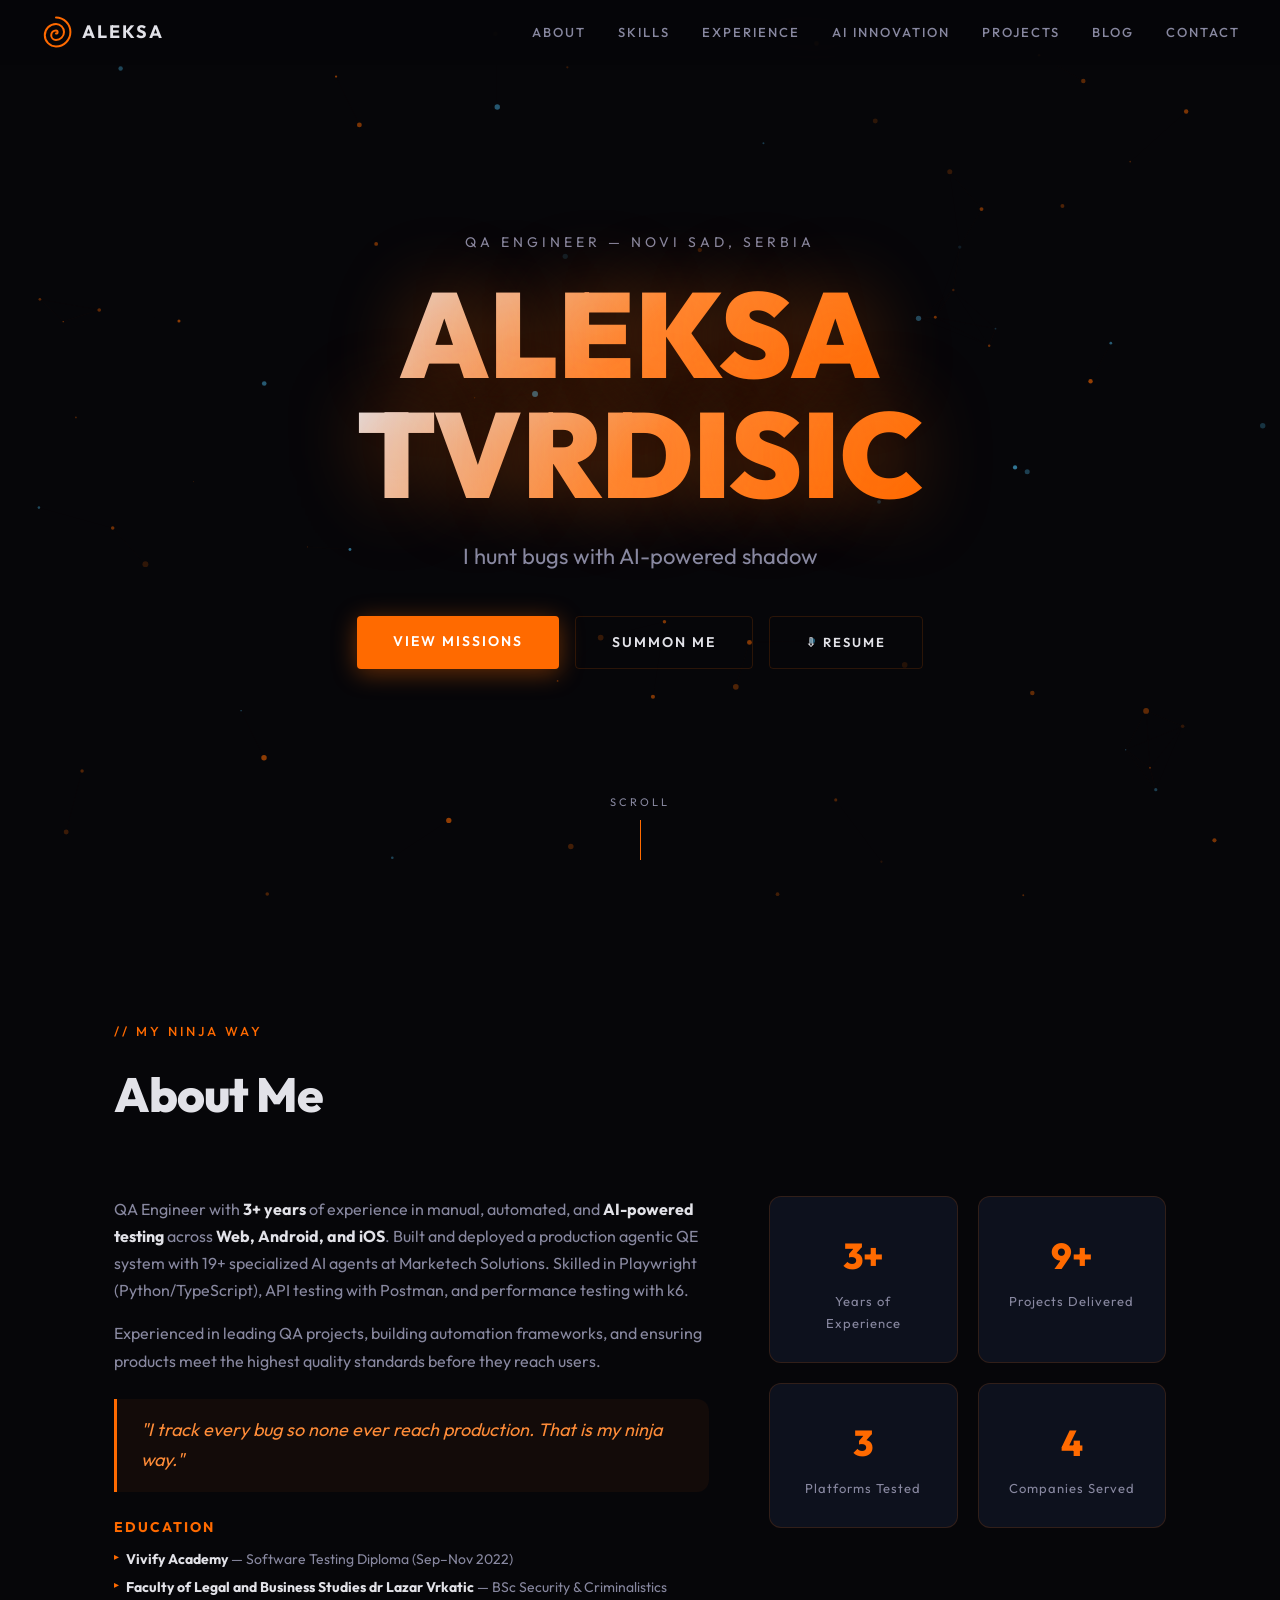
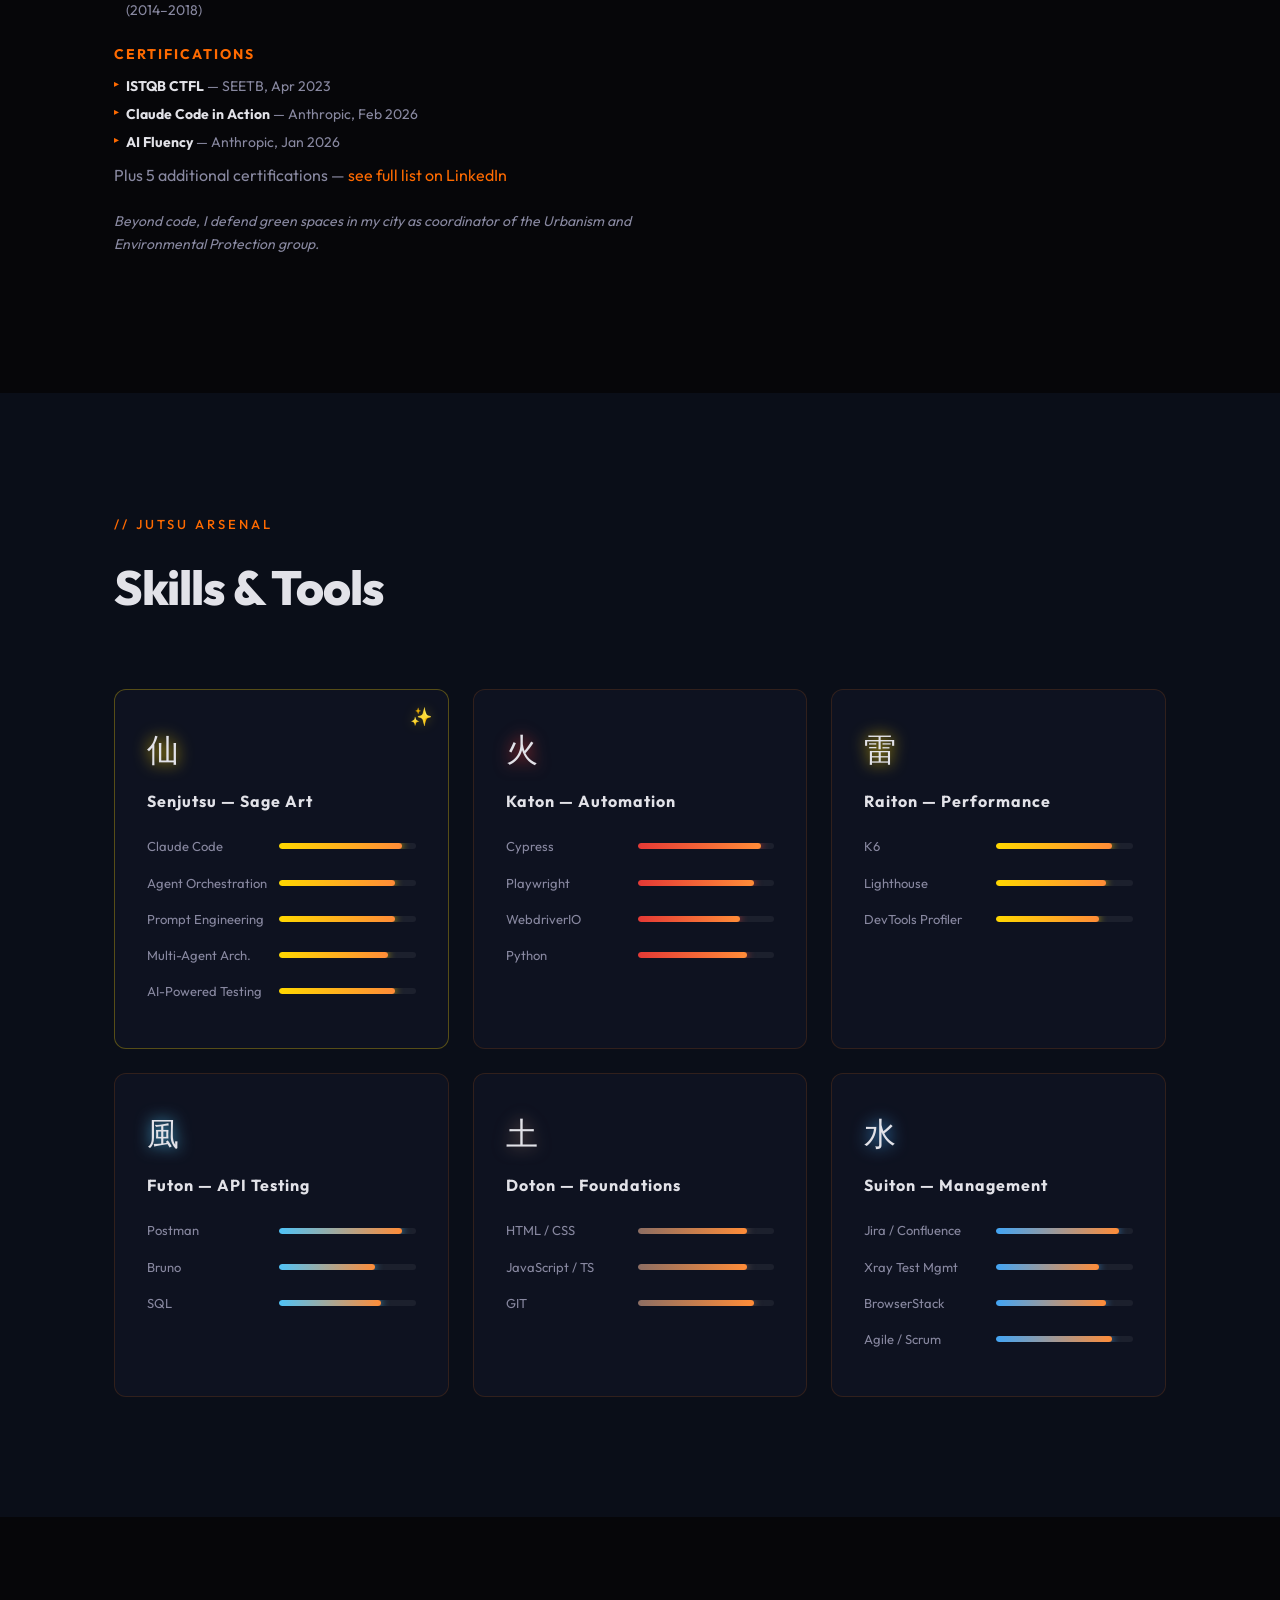
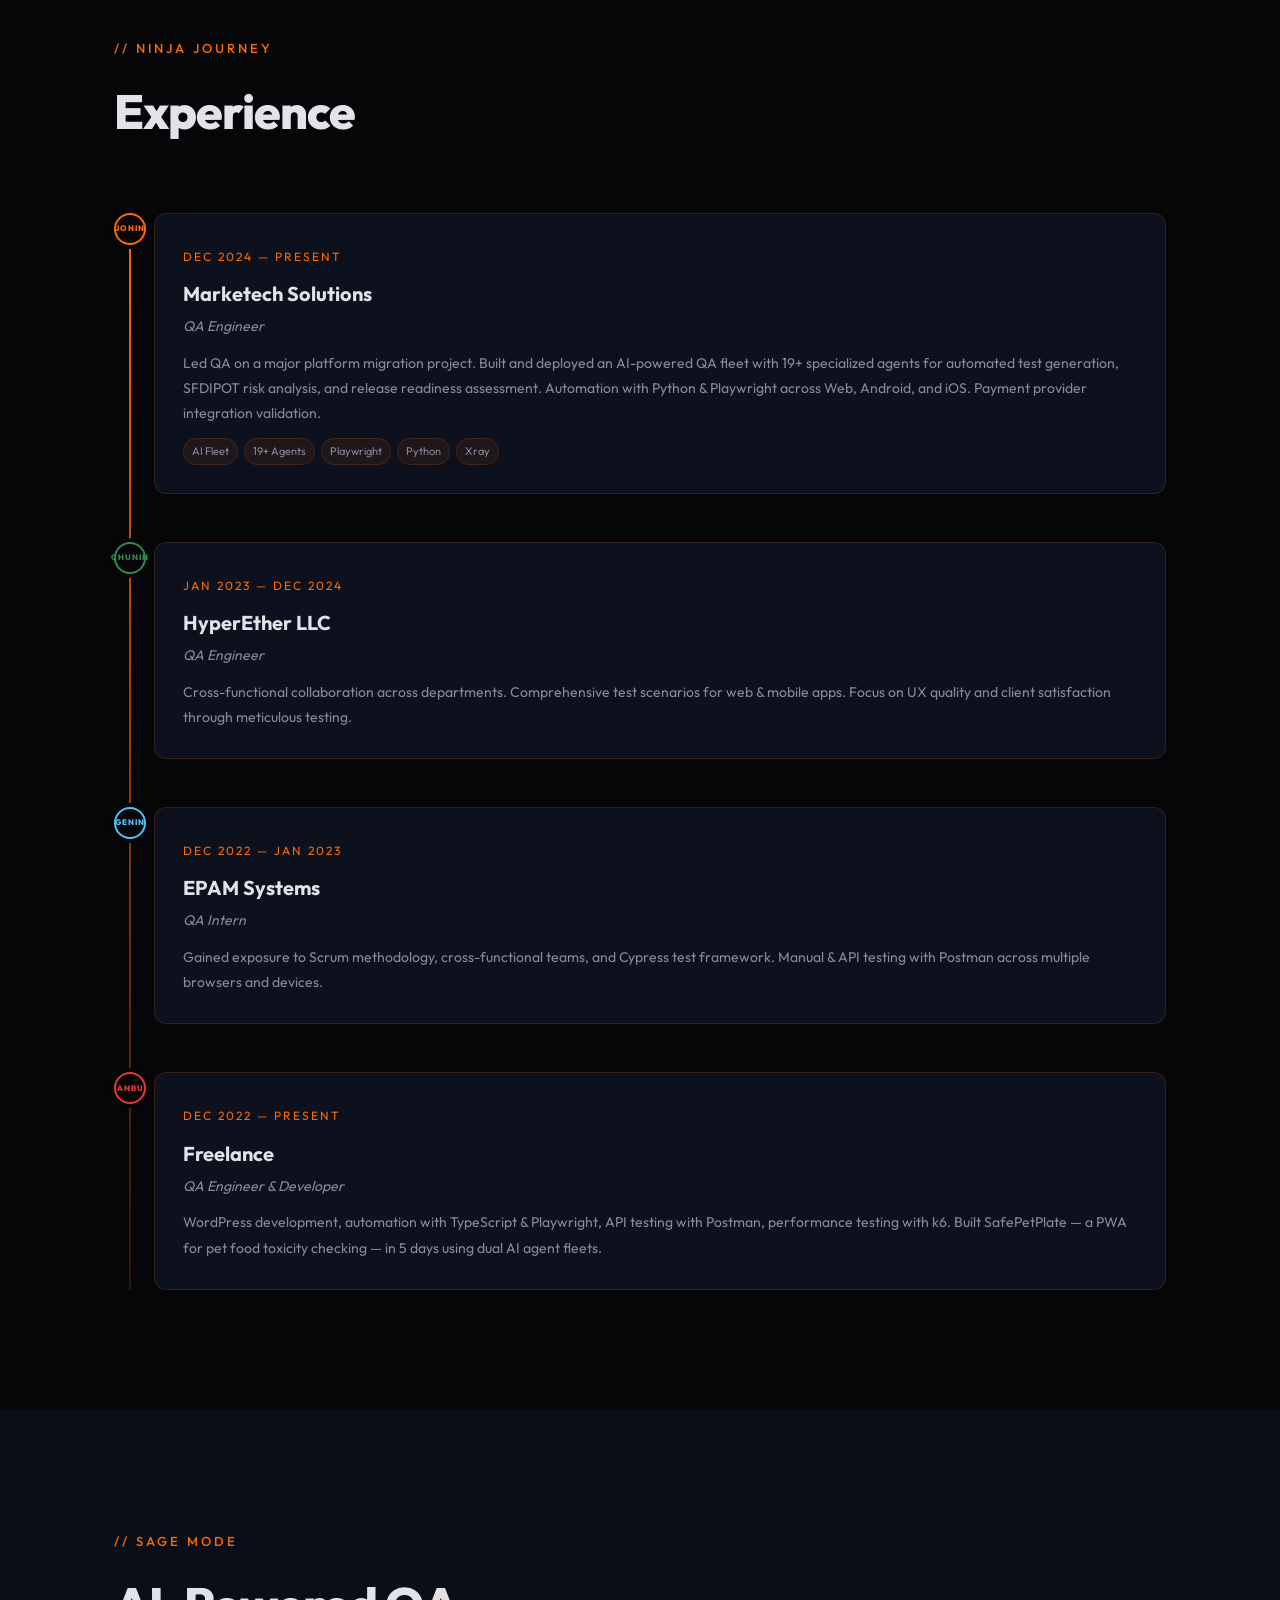
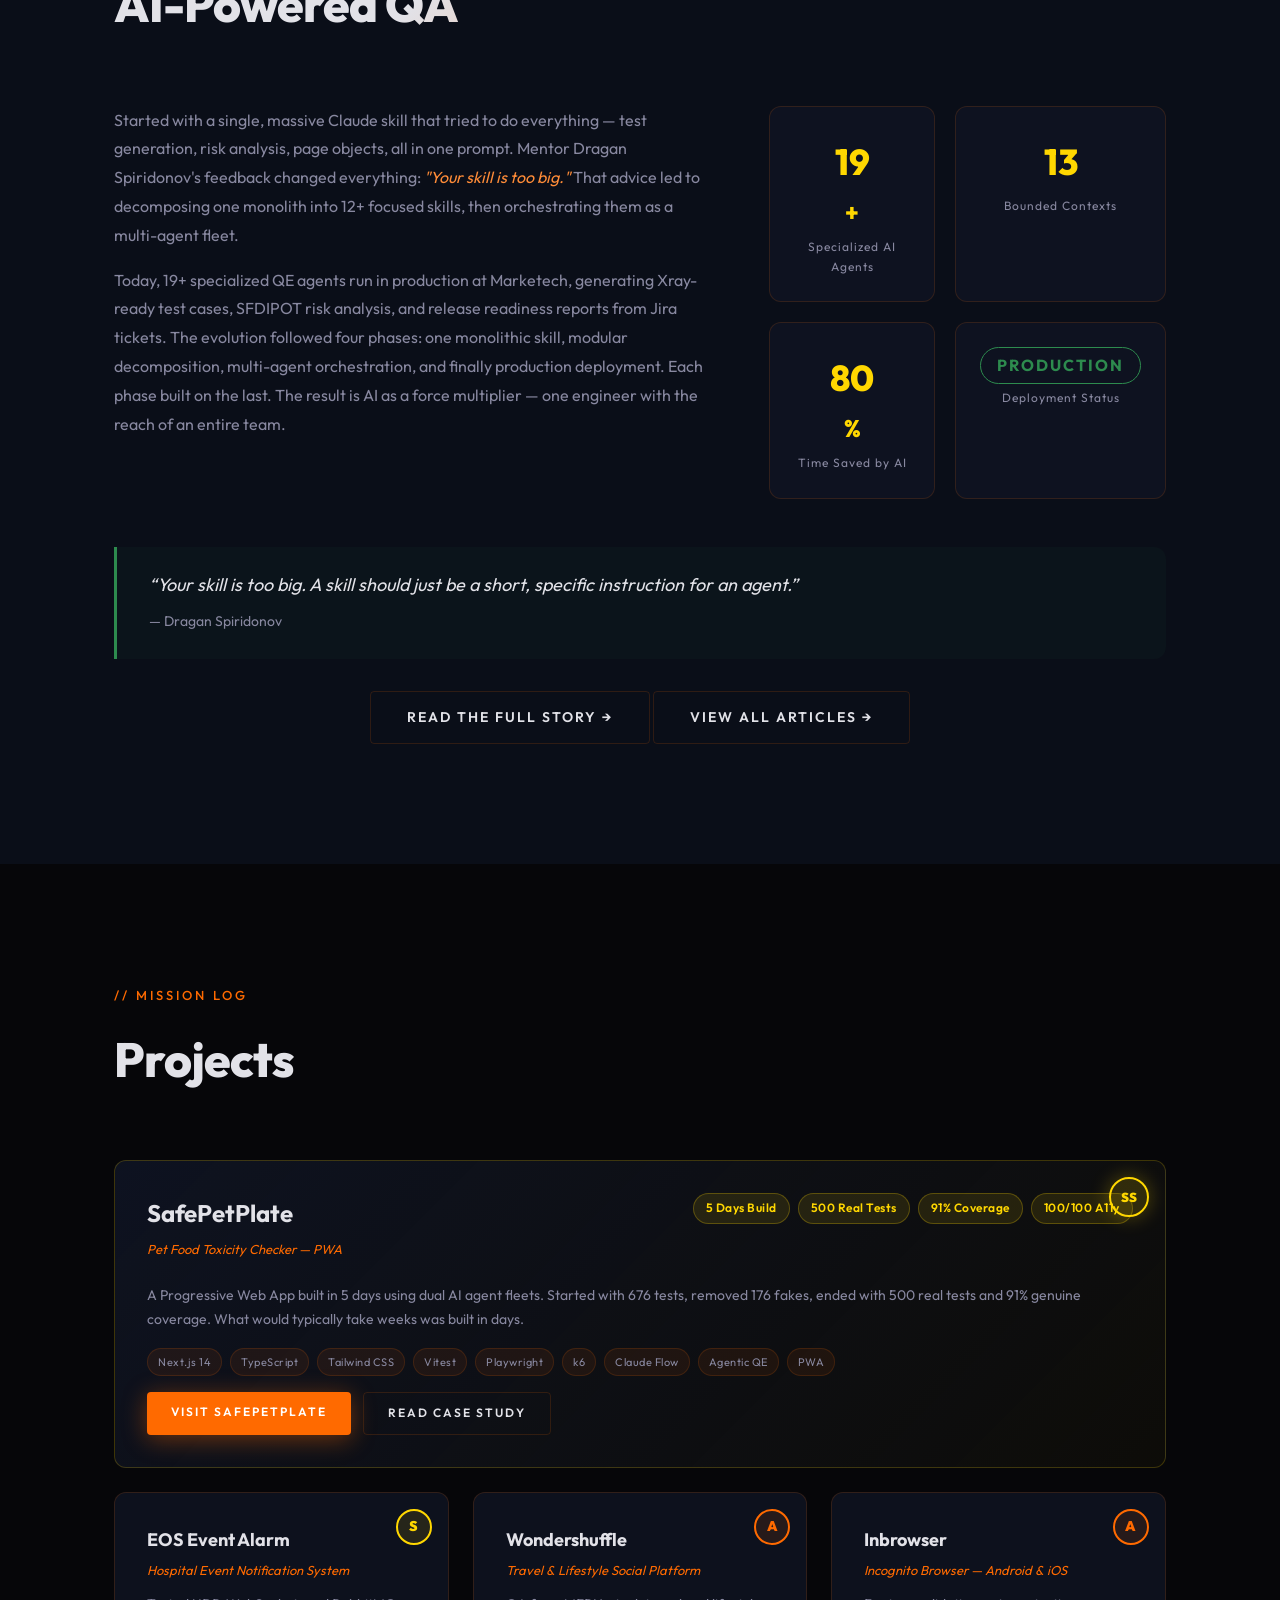
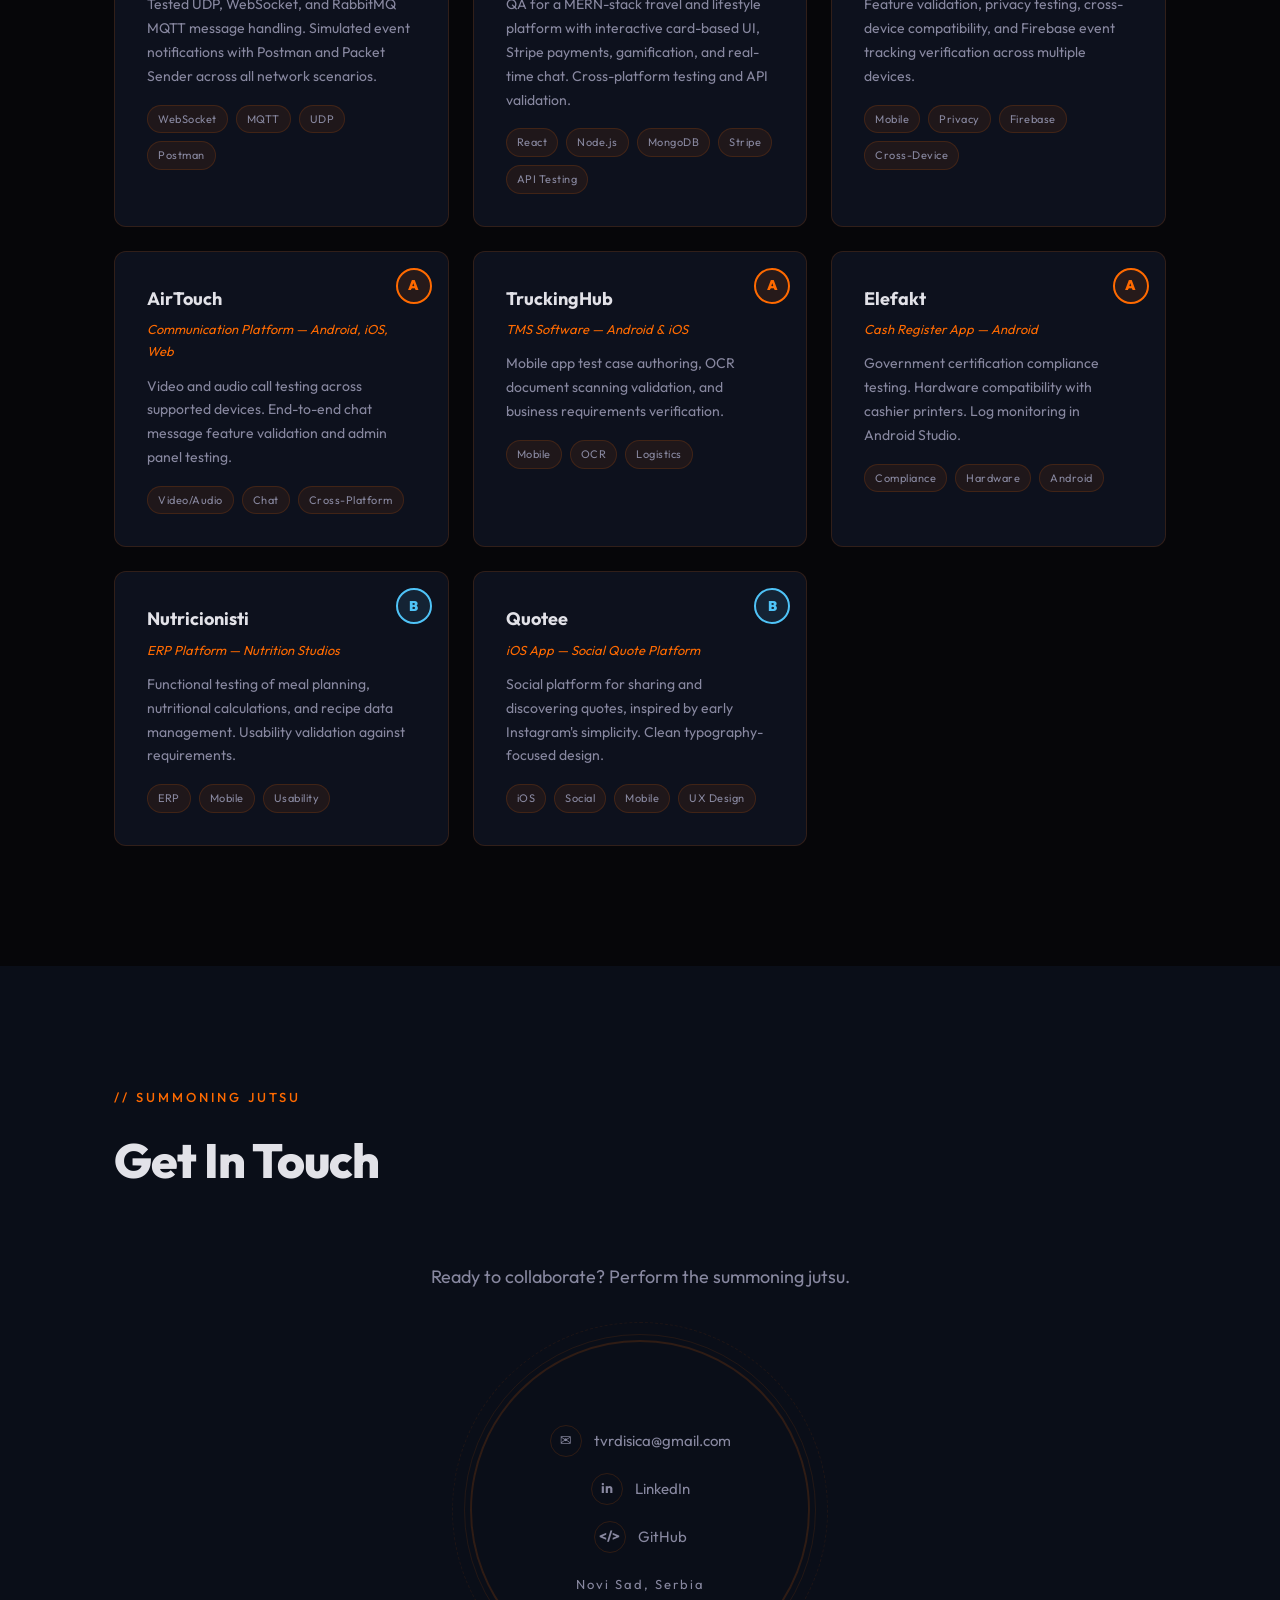
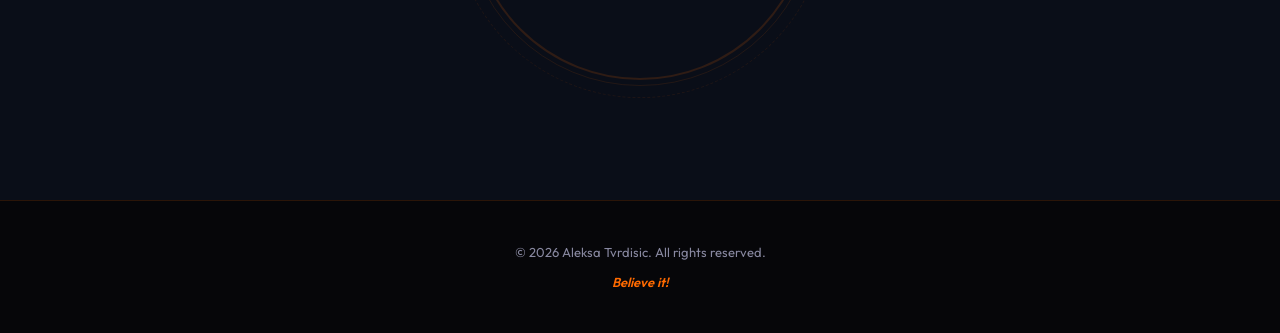
==== src/index.html @ a94ebe67 "Initial commit: portfolio website with blog - Portfolio: 7 sections (Hero, About, Skills, Experience" ====
<!DOCTYPE html>
<html lang="en">
<head>
  <meta charset="UTF-8">
  <meta name="viewport" content="width=device-width, initial-scale=1.0">
  <title>Aleksa Tvrdisic | QA Engineer &amp; AI Innovation</title>
  <meta name="description" content="Aleksa Tvrdisic — QA Engineer specializing in AI-powered Quality Engineering. Builder of production agentic QA systems with 19+ specialized agents. ISTQB certified. Novi Sad, Serbia.">
  <meta property="og:title" content="Aleksa Tvrdisic | QA Engineer &amp; AI Innovation">
  <meta property="og:description" content="QA Engineer who builds production AI-powered quality systems. 19+ specialized agents. SafePetPlate creator.">
  <meta property="og:type" content="website">
  <meta property="og:image" content="assets/og-image.png">
  <meta name="twitter:card" content="summary_large_image">
  <link rel="icon" href="assets/favicon.svg" type="image/svg+xml">
  <link rel="icon" href="assets/favicon.ico" sizes="32x32">
  <script type="application/ld+json">
  {
    "@context": "https://schema.org",
    "@type": "Person",
    "name": "Aleksa Tvrdisic",
    "jobTitle": "QA Engineer",
    "description": "QA Engineer specializing in AI-powered Quality Engineering with 19+ specialized agents in production",
    "sameAs": ["https://linkedin.com/in/aleksa-tvrdisic/", "https://github.com/tebrex1995"],
    "knowsAbout": ["Quality Assurance", "Test Automation", "AI-Powered Testing", "Playwright", "Python", "TypeScript", "Multi-Agent Systems", "Claude Code", "Agent Orchestration", "Prompt Engineering", "API Testing", "Postman", "k6", "Performance Testing", "Cypress"],
    "hasCredential": [
      {"@type": "EducationalOccupationalCredential", "name": "ISTQB CTFL", "credentialCategory": "certification"},
      {"@type": "EducationalOccupationalCredential", "name": "Claude Code in Action", "credentialCategory": "certification"},
      {"@type": "EducationalOccupationalCredential", "name": "AI Fluency: Framework and Foundations", "credentialCategory": "certification"}
    ],
    "alumniOf": {"@type": "EducationalOrganization", "name": "Faculty of Legal and Business Studies dr Lazar Vrkatic"},
    "address": {"@type": "PostalAddress", "addressLocality": "Novi Sad", "addressCountry": "Serbia"}
  }
  </script>
  <link rel="preconnect" href="https://fonts.googleapis.com">
  <link href="https://fonts.googleapis.com/css2?family=Outfit:wght@300;400;500;600;700;800;900&display=swap" rel="stylesheet">
  <link rel="stylesheet" href="css/style.css">
</head>
<body>

  <!-- ===== SKIP NAV ===== -->
  <a href="#about" class="skip-nav">Skip to main content</a>

  <!-- ===== LOADER ===== -->
  <div id="loader">
    <div class="loader-spiral"></div>
    <p class="loader-text">Performing Hand Seals<span class="dots">...</span></p>
  </div>

  <!-- ===== NAVIGATION ===== -->
  <nav id="navbar">
    <a href="#hero" class="nav-logo">
      <svg class="logo-spiral" viewBox="0 0 40 40" width="32" height="32">
        <path d="M20 2a18 18 0 0 1 0 36 14 14 0 0 1 0-28 10 10 0 0 1 0 20 6 6 0 0 1 0-12 2 2 0 0 1 0 4" fill="none" stroke="currentColor" stroke-width="2.5" stroke-linecap="round"/>
      </svg>
      <span>ALEKSA</span>
    </a>
    <div class="nav-links">
      <a href="#about" data-text="About">About</a>
      <a href="#skills" data-text="Skills">Skills</a>
      <a href="#experience" data-text="Experience">Experience</a>
      <a href="#ai-journey" data-text="AI Innovation">AI Innovation</a>
      <a href="#projects" data-text="Projects">Projects</a>
      <a href="blog.html" data-text="Blog">Blog</a>
      <a href="#contact" data-text="Contact">Contact</a>
    </div>
    <button class="nav-toggle" id="navToggle" aria-label="Toggle menu">
      <span></span><span></span><span></span>
    </button>
  </nav>

  <main>
  <!-- ===== HERO ===== -->
  <section id="hero">
    <canvas id="particles" aria-hidden="true" role="presentation"></canvas>
    <div class="hero-content">
      <p class="hero-rank reveal">QA Engineer &mdash; Novi Sad, Serbia</p>
      <h1 class="hero-name">
        <span class="line reveal" data-delay="200">ALEKSA</span>
        <span class="line reveal" data-delay="400">TVRDISIC</span>
      </h1>
      <p class="hero-tagline reveal" data-delay="600" id="tagline" aria-live="polite"></p>
      <div class="hero-cta reveal" data-delay="800">
        <a href="#projects" class="btn btn-primary">View Missions</a>
        <a href="#contact" class="btn btn-outline">Summon Me</a>
        <a href="assets/resume.pdf" download class="btn btn-outline btn-resume">&#8681; Resume</a>
      </div>
    </div>
    <div class="scroll-indicator">
      <span>SCROLL</span>
      <div class="scroll-line"></div>
    </div>
  </section>

  <!-- ===== ABOUT ===== -->
  <section id="about" class="section">
    <div class="container">
      <div class="section-header">
        <span class="section-label">// MY NINJA WAY</span>
        <h2>About Me</h2>
      </div>
      <div class="about-grid">
        <div class="about-text reveal-left">
          <p>QA Engineer with <strong>3+ years</strong> of experience in manual, automated, and <strong>AI-powered testing</strong> across <strong>Web, Android, and iOS</strong>. Built and deployed a production agentic QE system with 19+ specialized AI agents at Marketech Solutions. Skilled in Playwright (Python/TypeScript), API testing with Postman, and performance testing with k6.</p>
          <p>Experienced in leading QA projects, building automation frameworks, and ensuring products meet the highest quality standards before they reach users.</p>
          <blockquote class="ninja-way">
            "I track every bug so none ever reach production. That is my ninja way."
          </blockquote>
          <div class="about-details">
            <div class="about-detail-block">
              <h4>Education</h4>
              <ul>
                <li><strong>Vivify Academy</strong> &mdash; Software Testing Diploma (Sep&ndash;Nov 2022)</li>
                <li><strong>Faculty of Legal and Business Studies dr Lazar Vrkatic</strong> &mdash; BSc Security &amp; Criminalistics (2014&ndash;2018)</li>
              </ul>
            </div>
            <div class="about-detail-block">
              <h4>Certifications</h4>
              <ul>
                <li><strong>ISTQB CTFL</strong> &mdash; SEETB, Apr 2023</li>
                <li><strong>Claude Code in Action</strong> &mdash; Anthropic, Feb 2026</li>
                <li><strong>AI Fluency</strong> &mdash; Anthropic, Jan 2026</li>
              </ul>
              <p class="about-more">Plus 5 additional certifications &mdash; <a href="https://linkedin.com/in/aleksa-tvrdisic/" target="_blank" rel="noopener">see full list on LinkedIn</a></p>
            </div>
          </div>
          <p class="about-personal">Beyond code, I defend green spaces in my city as coordinator of the Urbanism and Environmental Protection group.</p>
        </div>
        <div class="about-stats reveal-right">
          <div class="stat-card">
            <span class="stat-number">3+</span>
            <span class="stat-label">Years of Experience</span>
          </div>
          <div class="stat-card">
            <span class="stat-number">9+</span>
            <span class="stat-label">Projects Delivered</span>
          </div>
          <div class="stat-card">
            <span class="stat-number">3</span>
            <span class="stat-label">Platforms Tested</span>
          </div>
          <div class="stat-card">
            <span class="stat-number">4</span>
            <span class="stat-label">Companies Served</span>
          </div>
        </div>
      </div>
    </div>
  </section>

  <!-- ===== SKILLS ===== -->
  <section id="skills" class="section section-alt">
    <div class="container">
      <div class="section-header">
        <span class="section-label">// JUTSU ARSENAL</span>
        <h2>Skills &amp; Tools</h2>
      </div>
      <div class="jutsu-grid">
        <div class="jutsu-card jutsu-sage reveal" data-nature="sage">
          <span class="sage-badge">&#x2728;</span>
          <div class="jutsu-icon">&#x4ED9;</div>
          <h3>Senjutsu &mdash; Sage Art</h3>
          <ul>
            <li><span class="skill-name">Claude Code</span><div class="skill-bar"><div class="skill-fill" data-level="90"></div></div></li>
            <li><span class="skill-name">Agent Orchestration</span><div class="skill-bar"><div class="skill-fill" data-level="85"></div></div></li>
            <li><span class="skill-name">Prompt Engineering</span><div class="skill-bar"><div class="skill-fill" data-level="85"></div></div></li>
            <li><span class="skill-name">Multi-Agent Arch.</span><div class="skill-bar"><div class="skill-fill" data-level="80"></div></div></li>
            <li><span class="skill-name">AI-Powered Testing</span><div class="skill-bar"><div class="skill-fill" data-level="85"></div></div></li>
          </ul>
        </div>
        <div class="jutsu-card reveal" data-nature="fire">
          <div class="jutsu-icon">&#x706B;</div>
          <h3>Katon &mdash; Automation</h3>
          <ul>
            <li><span class="skill-name">Cypress</span><div class="skill-bar"><div class="skill-fill" data-level="90"></div></div></li>
            <li><span class="skill-name">Playwright</span><div class="skill-bar"><div class="skill-fill" data-level="85"></div></div></li>
            <li><span class="skill-name">WebdriverIO</span><div class="skill-bar"><div class="skill-fill" data-level="75"></div></div></li>
            <li><span class="skill-name">Python</span><div class="skill-bar"><div class="skill-fill" data-level="80"></div></div></li>
          </ul>
        </div>
        <div class="jutsu-card reveal" data-nature="lightning">
          <div class="jutsu-icon">&#x96F7;</div>
          <h3>Raiton &mdash; Performance</h3>
          <ul>
            <li><span class="skill-name">K6</span><div class="skill-bar"><div class="skill-fill" data-level="85"></div></div></li>
            <li><span class="skill-name">Lighthouse</span><div class="skill-bar"><div class="skill-fill" data-level="80"></div></div></li>
            <li><span class="skill-name">DevTools Profiler</span><div class="skill-bar"><div class="skill-fill" data-level="75"></div></div></li>
          </ul>
        </div>
        <div class="jutsu-card reveal" data-nature="wind">
          <div class="jutsu-icon">&#x98A8;</div>
          <h3>Futon &mdash; API Testing</h3>
          <ul>
            <li><span class="skill-name">Postman</span><div class="skill-bar"><div class="skill-fill" data-level="90"></div></div></li>
            <li><span class="skill-name">Bruno</span><div class="skill-bar"><div class="skill-fill" data-level="70"></div></div></li>
            <li><span class="skill-name">SQL</span><div class="skill-bar"><div class="skill-fill" data-level="75"></div></div></li>
          </ul>
        </div>
        <div class="jutsu-card reveal" data-nature="earth">
          <div class="jutsu-icon">&#x571F;</div>
          <h3>Doton &mdash; Foundations</h3>
          <ul>
            <li><span class="skill-name">HTML / CSS</span><div class="skill-bar"><div class="skill-fill" data-level="80"></div></div></li>
            <li><span class="skill-name">JavaScript / TS</span><div class="skill-bar"><div class="skill-fill" data-level="80"></div></div></li>
            <li><span class="skill-name">GIT</span><div class="skill-bar"><div class="skill-fill" data-level="85"></div></div></li>
          </ul>
        </div>
        <div class="jutsu-card reveal" data-nature="water">
          <div class="jutsu-icon">&#x6C34;</div>
          <h3>Suiton &mdash; Management</h3>
          <ul>
            <li><span class="skill-name">Jira / Confluence</span><div class="skill-bar"><div class="skill-fill" data-level="90"></div></div></li>
            <li><span class="skill-name">Xray Test Mgmt</span><div class="skill-bar"><div class="skill-fill" data-level="75"></div></div></li>
            <li><span class="skill-name">BrowserStack</span><div class="skill-bar"><div class="skill-fill" data-level="80"></div></div></li>
            <li><span class="skill-name">Agile / Scrum</span><div class="skill-bar"><div class="skill-fill" data-level="85"></div></div></li>
          </ul>
        </div>
      </div>
    </div>
  </section>

  <!-- ===== EXPERIENCE ===== -->
  <section id="experience" class="section">
    <div class="container">
      <div class="section-header">
        <span class="section-label">// NINJA JOURNEY</span>
        <h2>Experience</h2>
      </div>
      <div class="timeline">
        <div class="timeline-item reveal-left">
          <div class="timeline-badge jonin">Jonin</div>
          <div class="timeline-card">
            <span class="timeline-date">Dec 2024 &mdash; Present</span>
            <h3>Marketech Solutions</h3>
            <p class="timeline-role">QA Engineer</p>
            <p>Led QA on a major platform migration project. Built and deployed an AI-powered QA fleet with 19+ specialized agents for automated test generation, SFDIPOT risk analysis, and release readiness assessment. Automation with Python &amp; Playwright across Web, Android, and iOS. Payment provider integration validation.</p>
            <div class="timeline-tags"><span>AI Fleet</span><span>19+ Agents</span><span>Playwright</span><span>Python</span><span>Xray</span></div>
          </div>
        </div>
        <div class="timeline-item reveal-right">
          <div class="timeline-badge chunin">Chunin</div>
          <div class="timeline-card">
            <span class="timeline-date">Jan 2023 &mdash; Dec 2024</span>
            <h3>HyperEther LLC</h3>
            <p class="timeline-role">QA Engineer</p>
            <p>Cross-functional collaboration across departments. Comprehensive test scenarios for web &amp; mobile apps. Focus on UX quality and client satisfaction through meticulous testing.</p>
          </div>
        </div>
        <div class="timeline-item reveal-left">
          <div class="timeline-badge genin">Genin</div>
          <div class="timeline-card">
            <span class="timeline-date">Dec 2022 &mdash; Jan 2023</span>
            <h3>EPAM Systems</h3>
            <p class="timeline-role">QA Intern</p>
            <p>Gained exposure to Scrum methodology, cross-functional teams, and Cypress test framework. Manual &amp; API testing with Postman across multiple browsers and devices.</p>
          </div>
        </div>
        <div class="timeline-item reveal-right">
          <div class="timeline-badge anbu">ANBU</div>
          <div class="timeline-card">
            <span class="timeline-date">Dec 2022 &mdash; Present</span>
            <h3>Freelance</h3>
            <p class="timeline-role">QA Engineer &amp; Developer</p>
            <p>WordPress development, automation with TypeScript &amp; Playwright, API testing with Postman, performance testing with k6. Built SafePetPlate &mdash; a PWA for pet food toxicity checking &mdash; in 5 days using dual AI agent fleets.</p>
          </div>
        </div>
      </div>
    </div>
  </section>

  <!-- ===== AI JOURNEY ===== -->
  <section id="ai-journey" class="section section-alt">
    <div class="container">
      <div class="section-header">
        <span class="section-label">// SAGE MODE</span>
        <h2>AI-Powered QA</h2>
      </div>
      <div class="ai-journey-grid">
        <div class="ai-narrative reveal-left">
          <p>Started with a single, massive Claude skill that tried to do everything &mdash; test generation, risk analysis, page objects, all in one prompt. Mentor Dragan Spiridonov's feedback changed everything: <em>"Your skill is too big."</em> That advice led to decomposing one monolith into 12+ focused skills, then orchestrating them as a multi-agent fleet.</p>
          <p>Today, 19+ specialized QE agents run in production at Marketech, generating Xray-ready test cases, SFDIPOT risk analysis, and release readiness reports from Jira tickets. The evolution followed four phases: one monolithic skill, modular decomposition, multi-agent orchestration, and finally production deployment. Each phase built on the last. The result is AI as a force multiplier &mdash; one engineer with the reach of an entire team.</p>
        </div>
        <div class="ai-metrics reveal-right">
          <div class="ai-stat">
            <span class="ai-stat-number counter-up" data-target="19">0</span><span class="ai-stat-suffix">+</span>
            <span class="ai-stat-label">Specialized AI Agents</span>
          </div>
          <div class="ai-stat">
            <span class="ai-stat-number counter-up" data-target="13">0</span>
            <span class="ai-stat-label">Bounded Contexts</span>
          </div>
          <div class="ai-stat">
            <span class="ai-stat-number counter-up" data-target="80">0</span><span class="ai-stat-suffix">%</span>
            <span class="ai-stat-label">Time Saved by AI</span>
          </div>
          <div class="ai-stat">
            <span class="ai-stat-badge">Production</span>
            <span class="ai-stat-label">Deployment Status</span>
          </div>
        </div>
      </div>
      <blockquote class="mentor-quote reveal">
        <p>&ldquo;Your skill is too big. A skill should just be a short, specific instruction for an agent.&rdquo;</p>
        <cite>&mdash; Dragan Spiridonov</cite>
      </blockquote>
      <div class="ai-journey-cta reveal">
        <a href="https://www.linkedin.com/pulse/building-production-app-5-days-two-ai-agent-fleets-aleksa-tvrdisic-f84bf/" target="_blank" rel="noopener" class="btn btn-outline">Read the Full Story &rarr;</a>
        <a href="blog.html" class="btn btn-outline">View All Articles &rarr;</a>
      </div>
    </div>
  </section>

  <!-- ===== PROJECTS ===== -->
  <section id="projects" class="section">
    <div class="container">
      <div class="section-header">
        <span class="section-label">// MISSION LOG</span>
        <h2>Projects</h2>
      </div>
      <div class="missions-grid">
        <!-- SafePetPlate Featured -->
        <div class="mission-card mission-featured reveal">
          <span class="mission-rank ss-rank">SS</span>
          <div class="mission-featured-header">
            <div>
              <h3>SafePetPlate</h3>
              <p class="mission-type">Pet Food Toxicity Checker &mdash; PWA</p>
            </div>
            <div class="mission-metrics">
              <span class="metric-pill">5 Days Build</span>
              <span class="metric-pill">500 Real Tests</span>
              <span class="metric-pill">91% Coverage</span>
              <span class="metric-pill">100/100 A11y</span>
            </div>
          </div>
          <p>A Progressive Web App built in 5 days using dual AI agent fleets. Started with 676 tests, removed 176 fakes, ended with 500 real tests and 91% genuine coverage. What would typically take weeks was built in days.</p>
          <div class="mission-tags"><span>Next.js 14</span><span>TypeScript</span><span>Tailwind CSS</span><span>Vitest</span><span>Playwright</span><span>k6</span><span>Claude Flow</span><span>Agentic QE</span><span>PWA</span></div>
          <div class="mission-links">
            <a href="https://safepetplate.com" target="_blank" rel="noopener" class="btn btn-primary btn-sm">Visit SafePetPlate</a>
            <a href="https://www.linkedin.com/pulse/building-production-app-5-days-two-ai-agent-fleets-aleksa-tvrdisic-f84bf/" target="_blank" rel="noopener" class="btn btn-outline btn-sm">Read Case Study</a>
          </div>
        </div>
        <div class="mission-card reveal">
          <span class="mission-rank s-rank">S</span>
          <h3>EOS Event Alarm</h3>
          <p class="mission-type">Hospital Event Notification System</p>
          <p>Tested UDP, WebSocket, and RabbitMQ MQTT message handling. Simulated event notifications with Postman and Packet Sender across all network scenarios.</p>
          <div class="mission-tags"><span>WebSocket</span><span>MQTT</span><span>UDP</span><span>Postman</span></div>
        </div>
        <div class="mission-card reveal">
          <span class="mission-rank a-rank">A</span>
          <h3>Wondershuffle</h3>
          <p class="mission-type">Travel &amp; Lifestyle Social Platform</p>
          <p>QA for a MERN-stack travel and lifestyle platform with interactive card-based UI, Stripe payments, gamification, and real-time chat. Cross-platform testing and API validation.</p>
          <div class="mission-tags"><span>React</span><span>Node.js</span><span>MongoDB</span><span>Stripe</span><span>API Testing</span></div>
        </div>
        <div class="mission-card reveal">
          <span class="mission-rank a-rank">A</span>
          <h3>Inbrowser</h3>
          <p class="mission-type">Incognito Browser &mdash; Android &amp; iOS</p>
          <p>Feature validation, privacy testing, cross-device compatibility, and Firebase event tracking verification across multiple devices.</p>
          <div class="mission-tags"><span>Mobile</span><span>Privacy</span><span>Firebase</span><span>Cross-Device</span></div>
        </div>
        <div class="mission-card reveal">
          <span class="mission-rank a-rank">A</span>
          <h3>AirTouch</h3>
          <p class="mission-type">Communication Platform &mdash; Android, iOS, Web</p>
          <p>Video and audio call testing across supported devices. End-to-end chat message feature validation and admin panel testing.</p>
          <div class="mission-tags"><span>Video/Audio</span><span>Chat</span><span>Cross-Platform</span></div>
        </div>
        <div class="mission-card reveal">
          <span class="mission-rank a-rank">A</span>
          <h3>TruckingHub</h3>
          <p class="mission-type">TMS Software &mdash; Android &amp; iOS</p>
          <p>Mobile app test case authoring, OCR document scanning validation, and business requirements verification.</p>
          <div class="mission-tags"><span>Mobile</span><span>OCR</span><span>Logistics</span></div>
        </div>
        <div class="mission-card reveal">
          <span class="mission-rank a-rank">A</span>
          <h3>Elefakt</h3>
          <p class="mission-type">Cash Register App &mdash; Android</p>
          <p>Government certification compliance testing. Hardware compatibility with cashier printers. Log monitoring in Android Studio.</p>
          <div class="mission-tags"><span>Compliance</span><span>Hardware</span><span>Android</span></div>
        </div>
        <div class="mission-card reveal">
          <span class="mission-rank b-rank">B</span>
          <h3>Nutricionisti</h3>
          <p class="mission-type">ERP Platform &mdash; Nutrition Studios</p>
          <p>Functional testing of meal planning, nutritional calculations, and recipe data management. Usability validation against requirements.</p>
          <div class="mission-tags"><span>ERP</span><span>Mobile</span><span>Usability</span></div>
        </div>
        <div class="mission-card reveal">
          <span class="mission-rank b-rank">B</span>
          <h3>Quotee</h3>
          <p class="mission-type">iOS App &mdash; Social Quote Platform</p>
          <p>Social platform for sharing and discovering quotes, inspired by early Instagram's simplicity. Clean typography-focused design.</p>
          <div class="mission-tags"><span>iOS</span><span>Social</span><span>Mobile</span><span>UX Design</span></div>
        </div>
      </div>
    </div>
  </section>

  <!-- ===== CONTACT ===== -->
  <section id="contact" class="section section-alt">
    <div class="container">
      <div class="section-header">
        <span class="section-label">// SUMMONING JUTSU</span>
        <h2>Get In Touch</h2>
      </div>
      <div class="contact-content reveal">
        <p class="contact-subtitle">Ready to collaborate? Perform the summoning jutsu.</p>
        <div class="summoning-circle">
          <div class="contact-links">
            <a href="mailto:tvrdisica@gmail.com" class="contact-link">
              <span class="contact-icon">&#9993;</span>
              <span>tvrdisica@gmail.com</span>
            </a>
            <a href="https://linkedin.com/in/aleksa-tvrdisic/" target="_blank" rel="noopener" class="contact-link">
              <span class="contact-icon">in</span>
              <span>LinkedIn</span>
            </a>
            <a href="https://github.com/tebrex1995" target="_blank" rel="noopener" class="contact-link">
              <span class="contact-icon">&lt;/&gt;</span>
              <span>GitHub</span>
            </a>
          </div>
          <p class="contact-location">Novi Sad, Serbia</p>
        </div>
      </div>
    </div>
  </section>

  </main>

  <!-- ===== FOOTER ===== -->
  <footer>
    <div class="container">
      <p>&copy; 2026 Aleksa Tvrdisic. All rights reserved.</p>
      <p class="footer-quote">Believe it!</p>
    </div>
  </footer>

  <script src="js/main.js"></script>
</body>
</html>
---- src/css/style.css ----
/* ========== VARIABLES ========== */
:root {
  --orange: #ff6a00;
  --orange-light: #ff8c38;
  --orange-glow: rgba(255, 106, 0, 0.4);
  --blue-deep: #0d1b2a;
  --blue-dark: #1b2838;
  --navy: #0a0f1a;
  --bg: #060609;
  --bg-alt: #0a0e18;
  --card: rgba(15, 20, 35, 0.8);
  --card-border: rgba(255, 106, 0, 0.15);
  --text: #e2e2e8;
  --text-dim: #8888a0;
  --green: #2d8b4e;
  --red: #e53935;
  --chakra-blue: #4fc3f7;
  --gold: #ffd700;
  --sage-glow: rgba(255, 215, 0, 0.3);
  --radius: 12px;
  --transition: 0.3s cubic-bezier(0.25, 0.46, 0.45, 0.94);
}

/* ========== RESET ========== */
*, *::before, *::after { margin: 0; padding: 0; box-sizing: border-box; }
html { scroll-behavior: smooth; scrollbar-width: thin; scrollbar-color: var(--orange) var(--bg); }
body { font-family: 'Outfit', system-ui, sans-serif; background: var(--bg); color: var(--text); line-height: 1.7; overflow-x: hidden; }
a { color: inherit; text-decoration: none; }
ul { list-style: none; }
img { max-width: 100%; }
::-webkit-scrollbar { width: 6px; }
::-webkit-scrollbar-track { background: var(--bg); }
::-webkit-scrollbar-thumb { background: var(--orange); border-radius: 3px; }

/* ========== SKIP NAV ========== */
.skip-nav {
  position: absolute; top: -100%; left: 16px;
  background: var(--orange); color: #fff;
  padding: 8px 16px; border-radius: 0 0 var(--radius) var(--radius);
  font-size: 14px; font-weight: 600; z-index: 10000;
  transition: top 0.2s;
}
.skip-nav:focus { top: 0; }

/* ========== LOADER ========== */
#loader {
  position: fixed; inset: 0; z-index: 9999;
  background: var(--bg);
  display: flex; flex-direction: column; align-items: center; justify-content: center;
  transition: opacity 0.6s, visibility 0.6s;
}
#loader.hidden { opacity: 0; visibility: hidden; pointer-events: none; }
.loader-spiral {
  width: 60px; height: 60px;
  border: 3px solid transparent; border-top-color: var(--orange); border-right-color: var(--orange-light);
  border-radius: 50%;
  animation: spin 0.8s linear infinite;
  position: relative;
}
.loader-spiral::after {
  content: ''; position: absolute; inset: 6px;
  border: 3px solid transparent; border-bottom-color: var(--chakra-blue);
  border-radius: 50%;
  animation: spin 1.2s linear reverse infinite;
}
.loader-text { margin-top: 24px; font-size: 14px; letter-spacing: 3px; text-transform: uppercase; color: var(--text-dim); }
.dots { animation: blink 1s steps(3) infinite; }

/* ========== NAVIGATION ========== */
#navbar {
  position: fixed; top: 0; left: 0; right: 0; z-index: 1000;
  display: flex; align-items: center; justify-content: space-between;
  padding: 16px 40px;
  background: rgba(6, 6, 9, 0.7); backdrop-filter: blur(20px);
  border-bottom: 1px solid transparent;
  transition: var(--transition);
}
#navbar.scrolled { border-bottom-color: var(--card-border); padding: 12px 40px; }
.nav-logo { display: flex; align-items: center; gap: 10px; font-weight: 700; font-size: 18px; letter-spacing: 2px; }
.logo-spiral { color: var(--orange); transition: transform 0.5s; }
.nav-logo:hover .logo-spiral { transform: rotate(360deg); }
.nav-links { display: flex; gap: 32px; }
.nav-links a {
  font-size: 13px; font-weight: 500; letter-spacing: 2px; text-transform: uppercase;
  color: var(--text-dim); transition: color var(--transition); position: relative;
}
.nav-links a::after {
  content: ''; position: absolute; bottom: -4px; left: 0; width: 0; height: 2px;
  background: var(--orange); transition: width var(--transition);
}
.nav-links a:hover, .nav-links a.active { color: var(--orange); }
.nav-links a:hover::after, .nav-links a.active::after { width: 100%; }
.nav-toggle { display: none; background: none; border: none; cursor: pointer; flex-direction: column; gap: 5px; }
.nav-toggle span { display: block; width: 24px; height: 2px; background: var(--text); transition: var(--transition); }

/* ========== HERO ========== */
#hero {
  position: relative; min-height: 100vh;
  display: flex; align-items: center; justify-content: center;
  overflow: hidden;
}
#particles { position: absolute; inset: 0; z-index: 0; }
.hero-content { position: relative; z-index: 1; text-align: center; padding: 0 20px; }
.hero-rank {
  font-size: 14px; letter-spacing: 4px; text-transform: uppercase;
  color: var(--text-dim); margin-bottom: 20px;
}
.hero-name { font-size: clamp(48px, 10vw, 120px); font-weight: 900; line-height: 1; margin-bottom: 24px; }
.hero-name .line {
  display: block;
  background: linear-gradient(135deg, var(--text) 0%, var(--orange-light) 50%, var(--orange) 100%);
  -webkit-background-clip: text; -webkit-text-fill-color: transparent;
  background-clip: text;
  text-shadow: 0 0 80px var(--orange-glow);
}
.hero-tagline {
  font-size: clamp(16px, 2vw, 22px); color: var(--text-dim);
  max-width: 600px; margin: 0 auto 40px; min-height: 1.7em;
}
.hero-cta { display: flex; gap: 16px; justify-content: center; flex-wrap: wrap; }
.btn {
  display: inline-block; padding: 14px 36px;
  font-family: inherit; font-size: 14px; font-weight: 600;
  letter-spacing: 2px; text-transform: uppercase;
  border-radius: 4px; cursor: pointer; transition: var(--transition);
  border: none;
}
.btn-primary {
  background: var(--orange); color: #fff;
  box-shadow: 0 4px 24px var(--orange-glow);
}
.btn-primary:hover { background: var(--orange-light); transform: translateY(-2px); box-shadow: 0 8px 32px var(--orange-glow); }
.btn-outline {
  background: transparent; color: var(--text); border: 1px solid var(--card-border);
}
.btn-outline:hover { border-color: var(--orange); color: var(--orange); }
.btn-sm { padding: 10px 24px; font-size: 12px; }
.btn-resume { font-size: 13px; }
.scroll-indicator {
  position: absolute; bottom: 40px; left: 50%; transform: translateX(-50%);
  display: flex; flex-direction: column; align-items: center; gap: 8px;
  font-size: 11px; letter-spacing: 3px; color: var(--text-dim);
}
.scroll-line { width: 1px; height: 40px; background: var(--orange); animation: scrollPulse 2s ease-in-out infinite; }

/* ========== SECTIONS ========== */
.section { padding: 120px 0; }
.section-alt { background: var(--bg-alt); }
.container { max-width: 1100px; margin: 0 auto; padding: 0 24px; }
.section-header { margin-bottom: 60px; }
.section-label {
  display: block; font-size: 13px; letter-spacing: 3px;
  color: var(--orange); margin-bottom: 12px; font-weight: 500;
}
.section-header h2 {
  font-size: clamp(32px, 5vw, 48px); font-weight: 800; letter-spacing: -1px;
  background: linear-gradient(135deg, var(--text) 30%, var(--orange) 100%);
  -webkit-background-clip: text; -webkit-text-fill-color: transparent; background-clip: text;
}

/* ========== ABOUT ========== */
.about-grid { display: grid; grid-template-columns: 1.2fr 0.8fr; gap: 60px; align-items: start; }
.about-text p { color: var(--text-dim); margin-bottom: 16px; font-size: 16px; }
.about-text strong { color: var(--text); }
.ninja-way {
  border-left: 3px solid var(--orange); padding: 16px 24px; margin: 24px 0;
  font-style: italic; color: var(--orange-light); font-size: 18px;
  background: rgba(255, 106, 0, 0.05); border-radius: 0 var(--radius) var(--radius) 0;
}
.about-details { margin-top: 24px; }
.about-detail-block { margin-bottom: 20px; }
.about-detail-block h4 {
  font-size: 14px; font-weight: 700; letter-spacing: 2px; text-transform: uppercase;
  color: var(--orange); margin-bottom: 8px;
}
.about-detail-block ul { margin-bottom: 8px; }
.about-detail-block li {
  font-size: 14px; color: var(--text-dim); margin-bottom: 4px;
  padding-left: 12px; position: relative;
}
.about-detail-block li::before {
  content: '\25B8'; position: absolute; left: 0; color: var(--orange); font-size: 10px;
}
.about-detail-block li strong { color: var(--text); }
.about-more { font-size: 13px; color: var(--text-dim); }
.about-more a { color: var(--orange); border-bottom: 1px solid transparent; transition: var(--transition); }
.about-more a:hover { border-bottom-color: var(--orange); }
.about-text .about-personal { font-size: 14px; color: var(--text-dim); font-style: italic; margin-top: 16px; }
.about-stats { display: grid; grid-template-columns: 1fr 1fr; gap: 20px; }
.stat-card {
  background: var(--card); border: 1px solid var(--card-border);
  border-radius: var(--radius); padding: 28px; text-align: center;
  transition: var(--transition);
}
.stat-card:hover { border-color: var(--orange); transform: translateY(-4px); box-shadow: 0 8px 32px rgba(255, 106, 0, 0.1); }
.stat-number { display: block; font-size: 36px; font-weight: 800; color: var(--orange); }
.stat-label { display: block; font-size: 13px; color: var(--text-dim); margin-top: 4px; letter-spacing: 1px; }

/* ========== SKILLS / JUTSU ========== */
.jutsu-grid { display: grid; grid-template-columns: repeat(auto-fit, minmax(300px, 1fr)); gap: 24px; }
.jutsu-card {
  background: var(--card); border: 1px solid var(--card-border);
  border-radius: var(--radius); padding: 32px;
  transition: var(--transition); position: relative; overflow: hidden;
}
.jutsu-card::before {
  content: ''; position: absolute; top: 0; left: 0; right: 0; height: 3px;
  background: var(--accent, var(--orange)); transform: scaleX(0); transform-origin: left;
  transition: transform 0.5s;
}
.jutsu-card:hover::before { transform: scaleX(1); }
.jutsu-card:hover { transform: translateY(-4px); box-shadow: 0 12px 40px rgba(0,0,0,0.3); }
.jutsu-card[data-nature="fire"]      { --accent: #e53935; }
.jutsu-card[data-nature="lightning"]  { --accent: #ffd700; }
.jutsu-card[data-nature="wind"]      { --accent: #4fc3f7; }
.jutsu-card[data-nature="earth"]     { --accent: #8d6e63; }
.jutsu-card[data-nature="water"]     { --accent: #42a5f5; }
.jutsu-card[data-nature="sage"]      { --accent: var(--gold); }
.jutsu-icon {
  font-size: 32px; margin-bottom: 12px; display: block;
  filter: drop-shadow(0 0 8px var(--accent, var(--orange)));
}
.jutsu-card h3 { font-size: 16px; font-weight: 700; margin-bottom: 20px; letter-spacing: 1px; }
.jutsu-card li { display: flex; align-items: center; gap: 12px; margin-bottom: 14px; }
.skill-name { font-size: 13px; color: var(--text-dim); min-width: 120px; }
.skill-bar { flex: 1; height: 6px; background: rgba(255,255,255,0.06); border-radius: 3px; overflow: hidden; }
.skill-fill {
  height: 100%; width: 0; border-radius: 3px;
  background: linear-gradient(90deg, var(--accent, var(--orange)), var(--orange-light));
  transition: width 1.2s cubic-bezier(0.25, 0.46, 0.45, 0.94);
  box-shadow: 0 0 8px var(--accent, var(--orange-glow));
}

/* Sage card special treatment */
.jutsu-sage {
  border-color: rgba(255, 215, 0, 0.3);
}
.jutsu-sage:hover {
  box-shadow: 0 0 20px rgba(255, 215, 0, 0.15), 0 12px 40px rgba(0,0,0,0.3);
}
.sage-badge {
  position: absolute; top: 12px; right: 16px; font-size: 18px;
  filter: drop-shadow(0 0 6px var(--sage-glow));
}

/* ========== EXPERIENCE / TIMELINE ========== */
.timeline { position: relative; padding-left: 40px; }
.timeline::before {
  content: ''; position: absolute; left: 15px; top: 0; bottom: 0;
  width: 2px; background: linear-gradient(to bottom, var(--orange), var(--card-border));
  z-index: 0;
}
.timeline-item { position: relative; margin-bottom: 48px; }
.timeline-item:last-child { margin-bottom: 0; }
.timeline-badge {
  position: absolute; left: -40px; top: 0;
  width: 32px; height: 32px; border-radius: 50%;
  display: flex; align-items: center; justify-content: center;
  font-size: 8px; font-weight: 800; letter-spacing: 1px; text-transform: uppercase;
  border: 2px solid; z-index: 2;
  box-shadow: 0 0 0 4px var(--bg);
}
.timeline-badge.jonin  { background: var(--bg); border-color: var(--orange); color: var(--orange); }
.timeline-badge.chunin { background: var(--bg); border-color: var(--green); color: var(--green); }
.timeline-badge.genin  { background: var(--bg); border-color: var(--chakra-blue); color: var(--chakra-blue); }
.timeline-badge.anbu   { background: var(--bg); border-color: var(--red); color: var(--red); }
.timeline-card {
  background: var(--card); border: 1px solid var(--card-border);
  border-radius: var(--radius); padding: 28px;
  transition: var(--transition);
}
.timeline-card:hover { border-color: rgba(255, 106, 0, 0.3); transform: translateX(4px); }
.timeline-date { font-size: 12px; letter-spacing: 2px; color: var(--orange); text-transform: uppercase; }
.timeline-card h3 { font-size: 20px; font-weight: 700; margin: 8px 0 4px; }
.timeline-role { font-size: 14px; color: var(--text-dim); margin-bottom: 12px; font-style: italic; }
.timeline-card p:last-of-type { font-size: 14px; color: var(--text-dim); line-height: 1.8; }
.timeline-tags { display: flex; flex-wrap: wrap; gap: 6px; margin-top: 12px; }
.timeline-tags span {
  font-size: 11px; padding: 3px 8px;
  background: rgba(255, 106, 0, 0.08); border: 1px solid rgba(255, 106, 0, 0.15);
  border-radius: 20px; color: var(--text-dim);
}

/* ========== AI JOURNEY ========== */
.ai-journey-grid { display: grid; grid-template-columns: 1.2fr 0.8fr; gap: 60px; align-items: start; margin-bottom: 48px; }
.ai-narrative p { font-size: 16px; color: var(--text-dim); margin-bottom: 16px; line-height: 1.8; }
.ai-narrative em { color: var(--orange-light); }
.ai-metrics { display: grid; grid-template-columns: 1fr 1fr; gap: 20px; }
.ai-stat {
  background: var(--card); border: 1px solid var(--card-border);
  border-radius: var(--radius); padding: 24px; text-align: center;
  transition: var(--transition);
}
.ai-stat:hover { border-color: var(--gold); transform: translateY(-4px); box-shadow: 0 8px 32px rgba(255, 215, 0, 0.1); }
.ai-stat-number { display: block; font-size: 36px; font-weight: 800; color: var(--gold); }
.ai-stat-suffix { font-size: 24px; font-weight: 800; color: var(--gold); }
.ai-stat-label { display: block; font-size: 12px; color: var(--text-dim); margin-top: 4px; letter-spacing: 1px; }
.ai-stat-badge {
  display: inline-block; font-size: 16px; font-weight: 700; color: var(--green);
  padding: 4px 16px; border: 1px solid var(--green); border-radius: 20px;
  letter-spacing: 2px; text-transform: uppercase;
}
.mentor-quote {
  border-left: 3px solid var(--green); padding: 24px 32px; margin: 0 0 32px;
  background: rgba(45, 139, 78, 0.05); border-radius: 0 var(--radius) var(--radius) 0;
}
.mentor-quote p { font-size: 18px; font-style: italic; color: var(--text); line-height: 1.6; margin-bottom: 8px; }
.mentor-quote cite { font-size: 14px; color: var(--text-dim); font-style: normal; }
.ai-journey-cta { text-align: center; }

/* ========== PROJECTS / MISSIONS ========== */
.missions-grid { display: grid; grid-template-columns: repeat(auto-fit, minmax(320px, 1fr)); gap: 24px; }
.mission-card {
  background: var(--card); border: 1px solid var(--card-border);
  border-radius: var(--radius); padding: 32px; position: relative;
  transition: var(--transition); overflow: hidden;
}
.mission-card:hover { transform: translateY(-6px); border-color: rgba(255, 106, 0, 0.3); box-shadow: 0 16px 48px rgba(0,0,0,0.3); }
.mission-rank {
  position: absolute; top: 16px; right: 16px;
  width: 36px; height: 36px; border-radius: 50%;
  display: flex; align-items: center; justify-content: center;
  font-size: 14px; font-weight: 900; border: 2px solid;
}
.s-rank { border-color: var(--gold); color: var(--gold); background: rgba(255, 215, 0, 0.1); }
.a-rank { border-color: var(--orange); color: var(--orange); background: rgba(255, 106, 0, 0.1); }
.b-rank { border-color: var(--chakra-blue); color: var(--chakra-blue); background: rgba(79, 195, 247, 0.1); }
.ss-rank {
  width: 40px; height: 40px; font-size: 13px;
  border-color: var(--gold); color: var(--gold);
  background: rgba(255, 215, 0, 0.15);
  box-shadow: 0 0 20px rgba(255, 215, 0, 0.3);
}
.mission-card h3 { font-size: 18px; font-weight: 700; margin-bottom: 4px; padding-right: 44px; }
.mission-type { font-size: 13px; color: var(--orange); margin-bottom: 12px; font-style: italic; }
.mission-card > p:not(.mission-type) { font-size: 14px; color: var(--text-dim); line-height: 1.7; margin-bottom: 16px; }
.mission-tags { display: flex; flex-wrap: wrap; gap: 8px; }
.mission-tags span {
  font-size: 11px; padding: 4px 10px;
  background: rgba(255, 106, 0, 0.08); border: 1px solid rgba(255, 106, 0, 0.15);
  border-radius: 20px; color: var(--text-dim); letter-spacing: 0.5px;
}

/* Featured project card */
.mission-featured {
  grid-column: 1 / -1;
  border-color: rgba(255, 215, 0, 0.2);
  background: linear-gradient(135deg, rgba(15, 20, 35, 0.9), rgba(255, 215, 0, 0.03));
}
.mission-featured:hover { border-color: rgba(255, 215, 0, 0.4); box-shadow: 0 16px 48px rgba(255, 215, 0, 0.08); }
.mission-featured-header { display: flex; justify-content: space-between; align-items: flex-start; flex-wrap: wrap; gap: 16px; margin-bottom: 12px; }
.mission-featured h3 { font-size: 24px; padding-right: 50px; }
.mission-metrics { display: flex; flex-wrap: wrap; gap: 8px; }
.metric-pill {
  font-size: 12px; padding: 4px 12px; font-weight: 600;
  background: rgba(255, 215, 0, 0.1); border: 1px solid rgba(255, 215, 0, 0.25);
  border-radius: 20px; color: var(--gold); letter-spacing: 0.5px;
}
.mission-links { display: flex; gap: 12px; margin-top: 16px; flex-wrap: wrap; }

/* ========== CONTACT ========== */
.contact-content { text-align: center; max-width: 600px; margin: 0 auto; }
.contact-subtitle { font-size: 18px; color: var(--text-dim); margin-bottom: 48px; }
.summoning-circle {
  border: 2px solid var(--card-border); border-radius: 50%;
  width: 340px; height: 340px; margin: 0 auto;
  display: flex; flex-direction: column; align-items: center; justify-content: center;
  position: relative; transition: var(--transition);
  animation: circleGlow 4s ease-in-out infinite;
}
.summoning-circle::before {
  content: ''; position: absolute; inset: -8px;
  border: 1px solid rgba(255, 106, 0, 0.1); border-radius: 50%;
  animation: spin 20s linear infinite;
}
.summoning-circle::after {
  content: ''; position: absolute; inset: -20px;
  border: 1px dashed rgba(255, 106, 0, 0.08); border-radius: 50%;
  animation: spin 30s linear reverse infinite;
}
.contact-links { display: flex; flex-direction: column; gap: 16px; align-items: center; }
.contact-link {
  display: flex; align-items: center; gap: 12px;
  font-size: 15px; color: var(--text-dim); transition: var(--transition);
}
.contact-link:hover { color: var(--orange); }
.contact-icon {
  width: 32px; height: 32px; display: flex; align-items: center; justify-content: center;
  font-size: 14px; font-weight: 700; border: 1px solid var(--card-border); border-radius: 50%;
  transition: var(--transition);
}
.contact-link:hover .contact-icon { border-color: var(--orange); background: rgba(255, 106, 0, 0.1); }
.contact-location { margin-top: 20px; font-size: 13px; color: var(--text-dim); letter-spacing: 2px; }

/* ========== FOOTER ========== */
footer {
  padding: 40px 0; text-align: center;
  border-top: 1px solid var(--card-border);
  font-size: 13px; color: var(--text-dim);
}
.footer-quote { margin-top: 8px; color: var(--orange); font-weight: 600; font-style: italic; }

/* ========== BLOG ========== */
.blog-hero {
  padding: 160px 0 80px;
  text-align: center;
}
.blog-hero .section-header { margin-bottom: 20px; }
.blog-hero-subtitle, .blog-subtitle {
  font-size: 18px; color: var(--text-dim); max-width: 600px; margin: 0 auto;
}

/* Article card container */
.article-card {
  background: var(--card); border: 1px solid var(--card-border);
  border-radius: var(--radius); padding: 48px; margin-bottom: 40px;
  max-width: 900px; margin-left: auto; margin-right: auto;
  transition: var(--transition);
}
.article-card:hover { border-color: rgba(255, 106, 0, 0.3); }
.article-card-featured {
  border-color: rgba(255, 215, 0, 0.2);
  background: linear-gradient(135deg, rgba(15, 20, 35, 0.9), rgba(255, 215, 0, 0.03));
}
.article-card-featured:hover { border-color: rgba(255, 215, 0, 0.4); }

/* Article */
.article {
  max-width: 100%; margin: 0; padding: 0; position: relative;
}
.article-featured .mission-rank {
  position: relative; display: inline-flex; top: auto; right: auto; margin-bottom: 16px;
}
.article-header { margin-bottom: 40px; }
.article-header h1, .article-header h2 {
  font-size: clamp(24px, 4vw, 36px); font-weight: 800; color: var(--text);
  line-height: 1.3; margin-bottom: 8px;
}
.article-header .article-subtitle, .article-subtitle {
  font-size: 18px; color: var(--text-dim); font-style: italic; margin-bottom: 16px;
}
.article-meta {
  display: flex; gap: 16px; font-size: 13px; color: var(--text-dim);
  letter-spacing: 1px; text-transform: uppercase;
}
.article-meta span { display: flex; align-items: center; gap: 6px; }

/* Article body typography */
.article-body { color: var(--text-dim); font-size: 16px; line-height: 1.9; }
.article-body p { margin-bottom: 20px; }
.article-body strong { color: var(--text); }
.article-body em { color: var(--orange-light); }
.article-body h3 {
  font-size: 22px; font-weight: 700; color: var(--text);
  margin: 48px 0 20px; padding-top: 16px;
}
.article-body hr {
  border: none; border-top: 1px solid var(--card-border);
  margin: 40px 0;
}
.article-body ul, .article-body ol {
  margin: 16px 0 24px 20px; color: var(--text-dim);
}
.article-body li {
  margin-bottom: 12px; padding-left: 8px;
}
.article-body ol { list-style: decimal; }
.article-body ul { list-style: disc; }
.article-body blockquote {
  border-left: 3px solid var(--orange); padding: 16px 24px; margin: 24px 0;
  background: rgba(255, 106, 0, 0.05); border-radius: 0 var(--radius) var(--radius) 0;
  font-style: italic; color: var(--text);
}
.article-body pre {
  background: rgba(15, 20, 35, 0.9); border: 1px solid var(--card-border);
  border-radius: var(--radius); padding: 20px 24px; margin: 24px 0;
  font-family: 'Courier New', monospace; font-size: 14px; color: var(--text-dim);
  overflow-x: auto; line-height: 1.6;
}
.article-body code {
  background: rgba(255, 106, 0, 0.08); padding: 2px 6px; border-radius: 4px;
  font-family: 'Courier New', monospace; font-size: 14px; color: var(--orange-light);
}
.article-body pre code { background: none; padding: 0; color: var(--text-dim); }
.article-body a { color: var(--orange); border-bottom: 1px solid transparent; transition: var(--transition); }
.article-body a:hover { border-bottom-color: var(--orange); }

/* Article footer */
.article-footer {
  margin-top: 40px; padding-top: 24px; border-top: 1px solid var(--card-border);
  display: flex; flex-wrap: wrap; gap: 16px; align-items: center; justify-content: space-between;
}
.article-tags { display: flex; flex-wrap: wrap; gap: 8px; }
.article-tags span {
  font-size: 11px; padding: 4px 10px;
  background: rgba(255, 106, 0, 0.08); border: 1px solid rgba(255, 106, 0, 0.15);
  border-radius: 20px; color: var(--text-dim); letter-spacing: 0.5px;
}

/* Stats row within article */
.article-stats {
  display: grid; grid-template-columns: repeat(auto-fit, minmax(200px, 1fr));
  gap: 16px; margin: 24px 0;
}
.article-stat {
  background: var(--card); border: 1px solid var(--card-border);
  border-radius: var(--radius); padding: 16px;
}
.article-stat strong { color: var(--gold); display: block; margin-bottom: 4px; }
.article-stat span { font-size: 14px; color: var(--text-dim); }

/* Coming Soon card */
.article-coming-soon {
  background: var(--card); border: 1px solid var(--card-border);
  border-radius: var(--radius); padding: 40px; text-align: center;
  opacity: 0.7; position: relative; max-width: 800px; margin: 0 auto;
}
.article-coming-soon h3 {
  font-size: 22px; font-weight: 700; color: var(--text); margin-bottom: 8px;
}
.article-coming-soon p { font-size: 15px; color: var(--text-dim); margin-bottom: 8px; }
.article-coming-soon .coming-soon-teaser { font-size: 14px; color: var(--text-dim); opacity: 0.8; margin-bottom: 0; }
.coming-soon-badge {
  display: inline-block; font-size: 11px; font-weight: 700; letter-spacing: 2px;
  text-transform: uppercase; color: var(--gold); padding: 4px 14px;
  border: 1px solid rgba(255, 215, 0, 0.3); border-radius: 20px;
  background: rgba(255, 215, 0, 0.08); margin-bottom: 16px;
}

/* Blog responsive */
@media (max-width: 768px) {
  .blog-hero { padding: 120px 0 60px; }
  .article-card { padding: 28px 20px; }
  .article-stats { grid-template-columns: 1fr; }
  .article-footer { flex-direction: column; align-items: flex-start; }
}

/* ========== FOCUS ========== */
:focus-visible { outline: 2px solid var(--orange); outline-offset: 2px; }

/* ========== ANIMATIONS ========== */
@keyframes spin { to { transform: rotate(360deg); } }
@keyframes blink { 0% { opacity: 0; } 50% { opacity: 1; } 100% { opacity: 0; } }
@keyframes scrollPulse {
  0%, 100% { opacity: 0.3; transform: scaleY(0.6); transform-origin: top; }
  50% { opacity: 1; transform: scaleY(1); }
}
@keyframes circleGlow {
  0%, 100% { border-color: var(--card-border); box-shadow: 0 0 20px rgba(255,106,0,0.05); }
  50% { border-color: rgba(255,106,0,0.3); box-shadow: 0 0 40px rgba(255,106,0,0.1); }
}

/* Reveal animations */
.reveal, .reveal-left, .reveal-right { opacity: 0; transition: opacity 0.8s, transform 0.8s cubic-bezier(0.25, 0.46, 0.45, 0.94); }
.reveal { transform: translateY(30px); }
.reveal-left { transform: translateX(-40px); }
.reveal-right { transform: translateX(40px); }
.reveal.visible, .reveal-left.visible, .reveal-right.visible { opacity: 1; transform: translate(0); }

/* ========== REDUCED MOTION ========== */
@media (prefers-reduced-motion: reduce) {
  *, *::before, *::after {
    animation-duration: 0.01ms !important;
    animation-iteration-count: 1 !important;
    transition-duration: 0.01ms !important;
  }
  .counter-up { /* Show final value immediately via JS */ }
  #particles { display: none; }
  .reveal, .reveal-left, .reveal-right { opacity: 1; transform: none; }
}

/* ========== RESPONSIVE ========== */
@media (max-width: 768px) {
  #navbar { padding: 14px 20px; }
  .nav-links {
    position: fixed; top: 0; right: -100%; width: 70%; height: 100vh;
    background: var(--bg); flex-direction: column; justify-content: center; align-items: center;
    gap: 32px; transition: right 0.4s; padding: 40px;
  }
  .nav-links.open { right: 0; }
  .nav-toggle { display: flex; z-index: 1001; }
  .nav-toggle.active span:nth-child(1) { transform: rotate(45deg) translate(5px, 5px); }
  .nav-toggle.active span:nth-child(2) { opacity: 0; }
  .nav-toggle.active span:nth-child(3) { transform: rotate(-45deg) translate(5px, -5px); }
  .section { padding: 80px 0; }
  .about-grid { grid-template-columns: 1fr; gap: 40px; }
  .ai-journey-grid { grid-template-columns: 1fr; gap: 40px; }
  .jutsu-grid { grid-template-columns: 1fr; }
  .missions-grid { grid-template-columns: 1fr; }
  .mission-featured-header { flex-direction: column; }
  .mission-featured h3 { font-size: 20px; }
  .summoning-circle { width: 280px; height: 280px; }
  .timeline { padding-left: 32px; }
  .timeline-badge { left: -32px; width: 28px; height: 28px; font-size: 7px; }
  .ai-metrics { grid-template-columns: 1fr 1fr; }
  .mentor-quote { padding: 16px 20px; }
}
@media (max-width: 480px) {
  .hero-name { font-size: 40px; }
  .hero-cta { flex-direction: column; align-items: center; }
  .btn { width: 100%; text-align: center; }
  .stat-card { padding: 20px; }
  .stat-number { font-size: 28px; }
  .ai-metrics { grid-template-columns: 1fr; }
  .ai-stat-number { font-size: 28px; }
  .mission-metrics { justify-content: flex-start; }
}
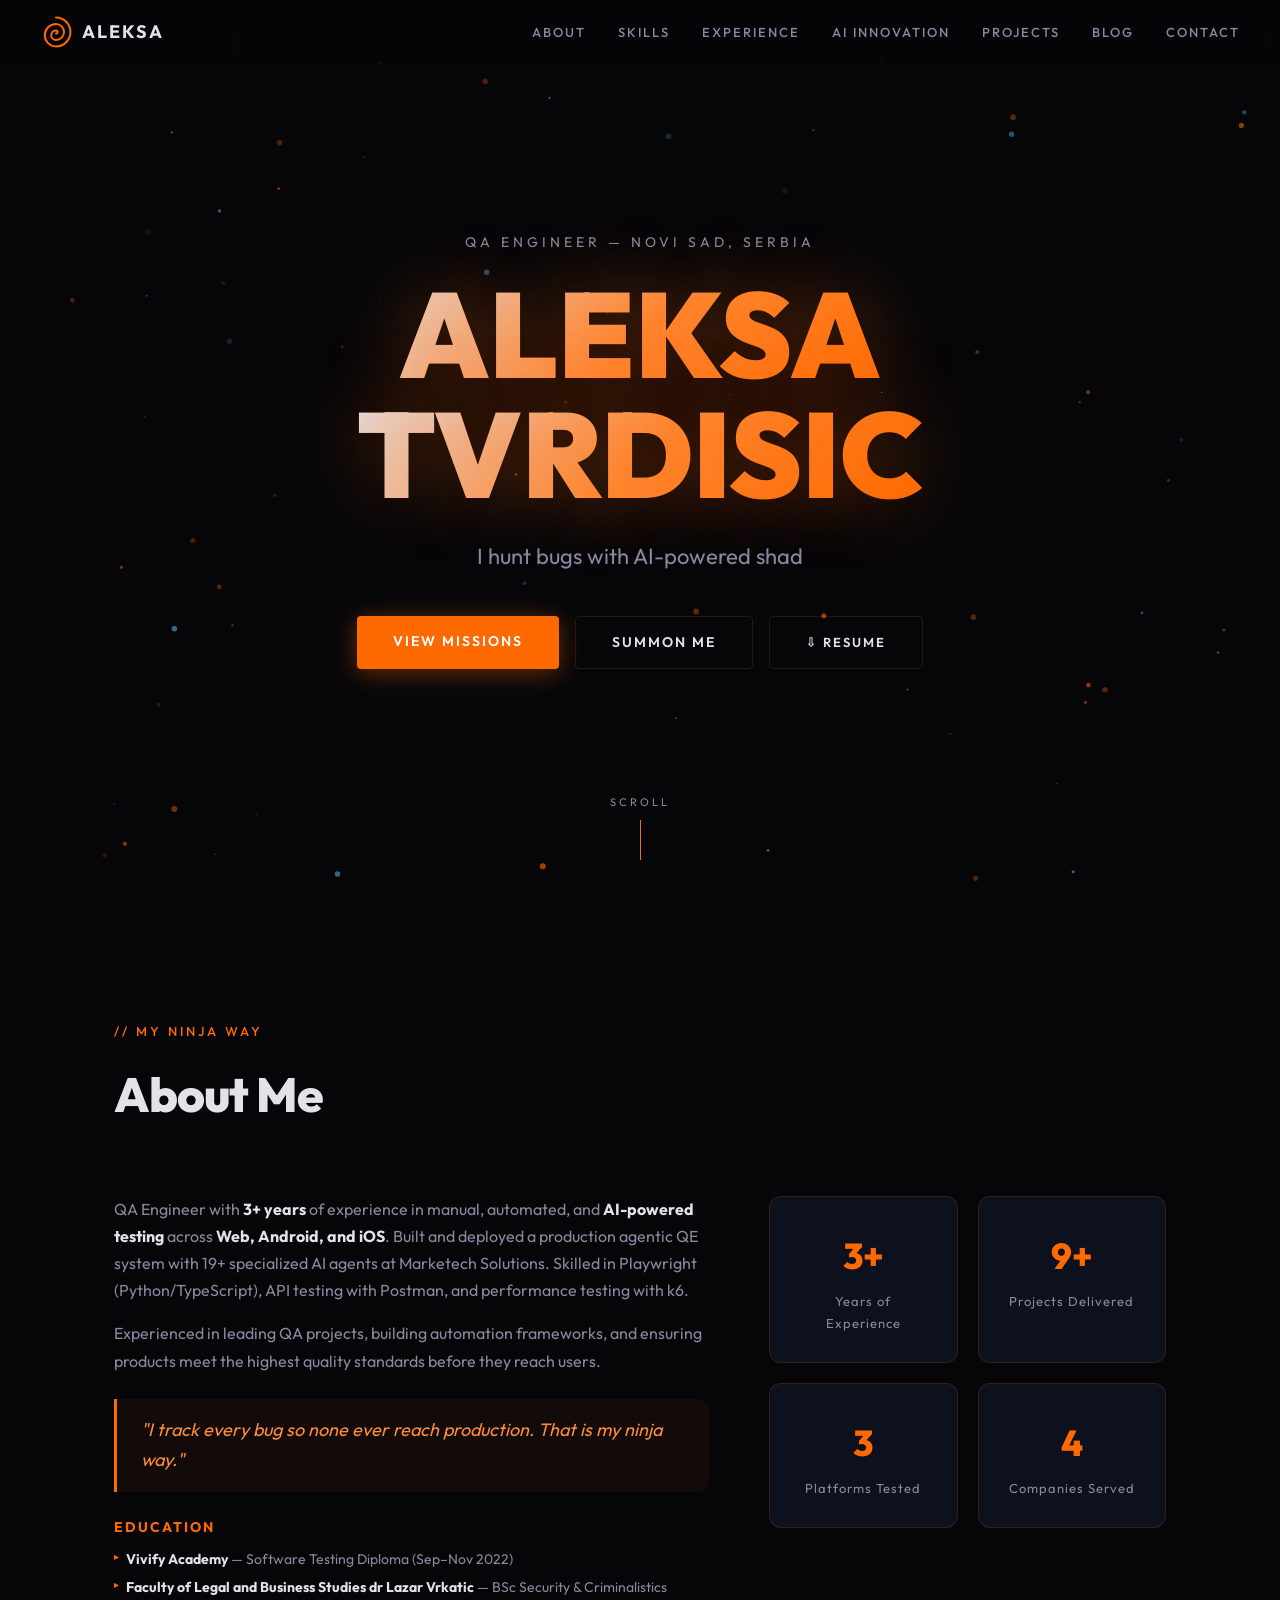
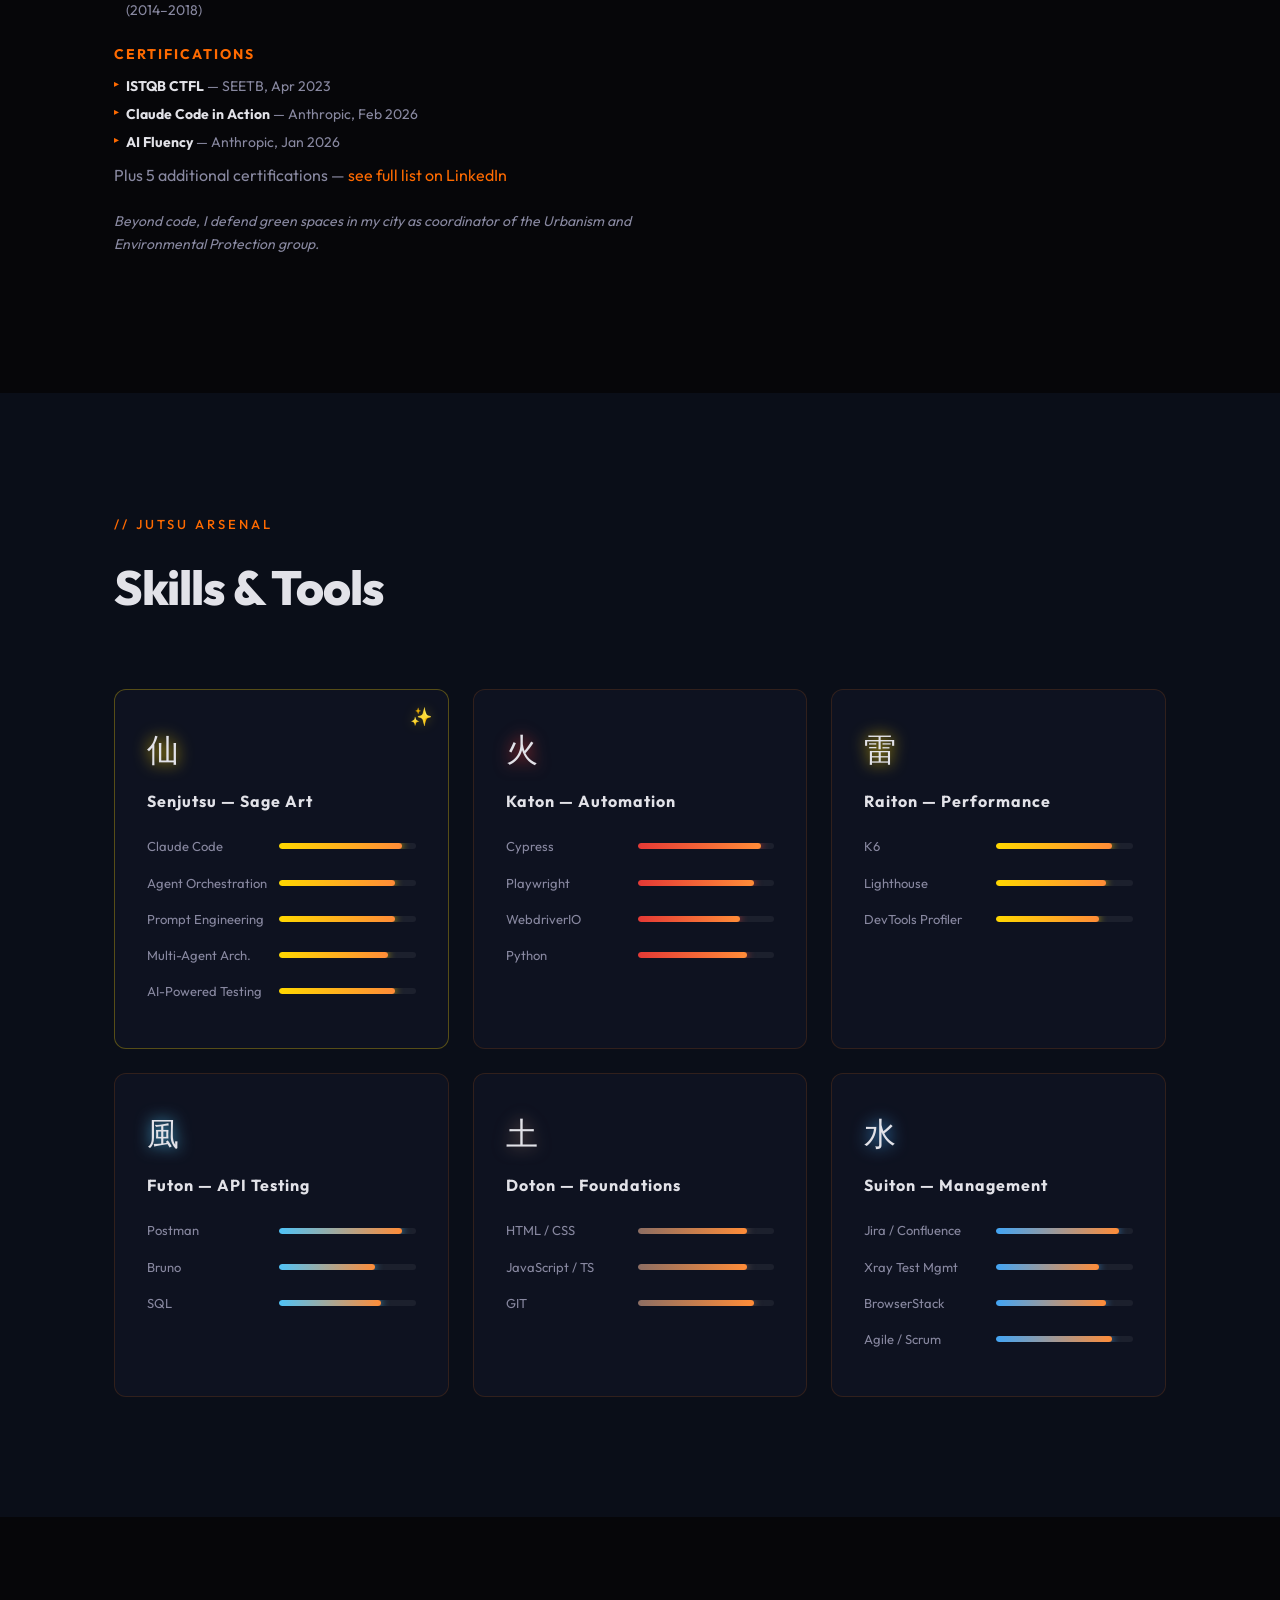
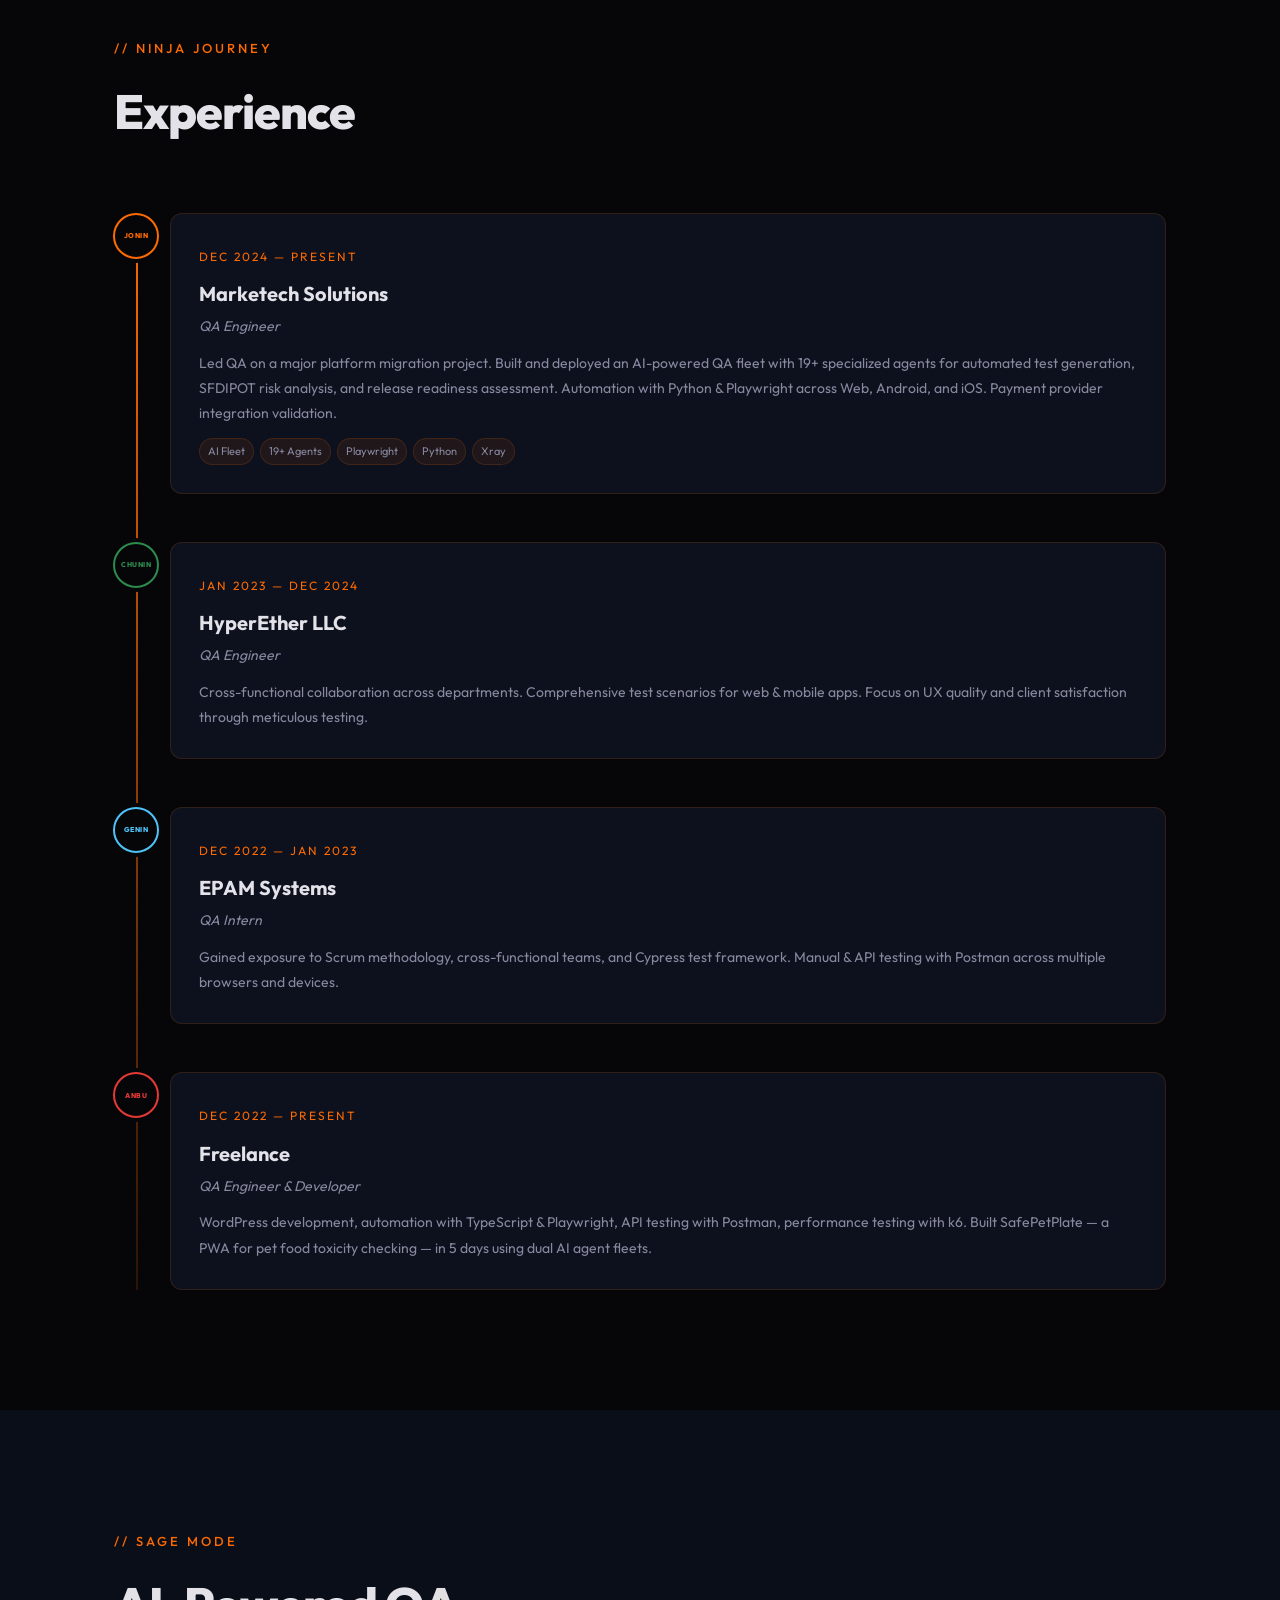
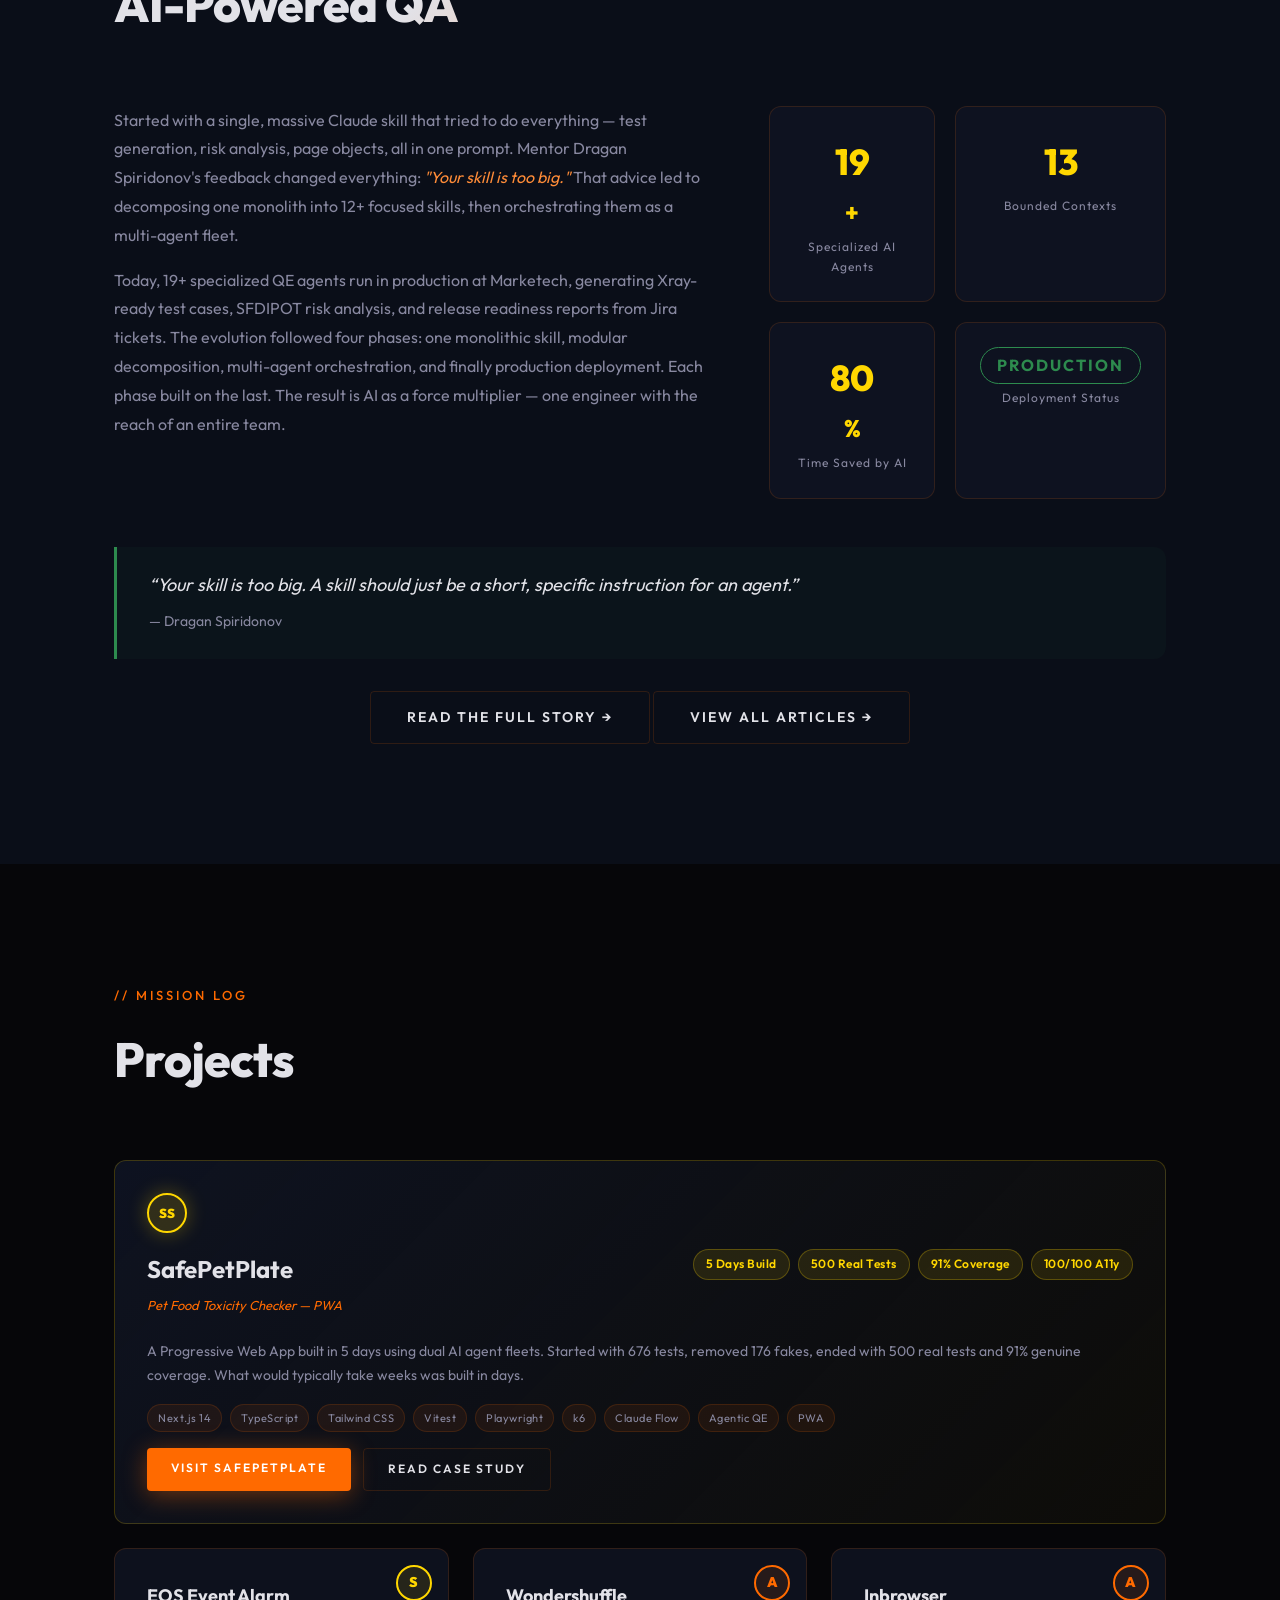
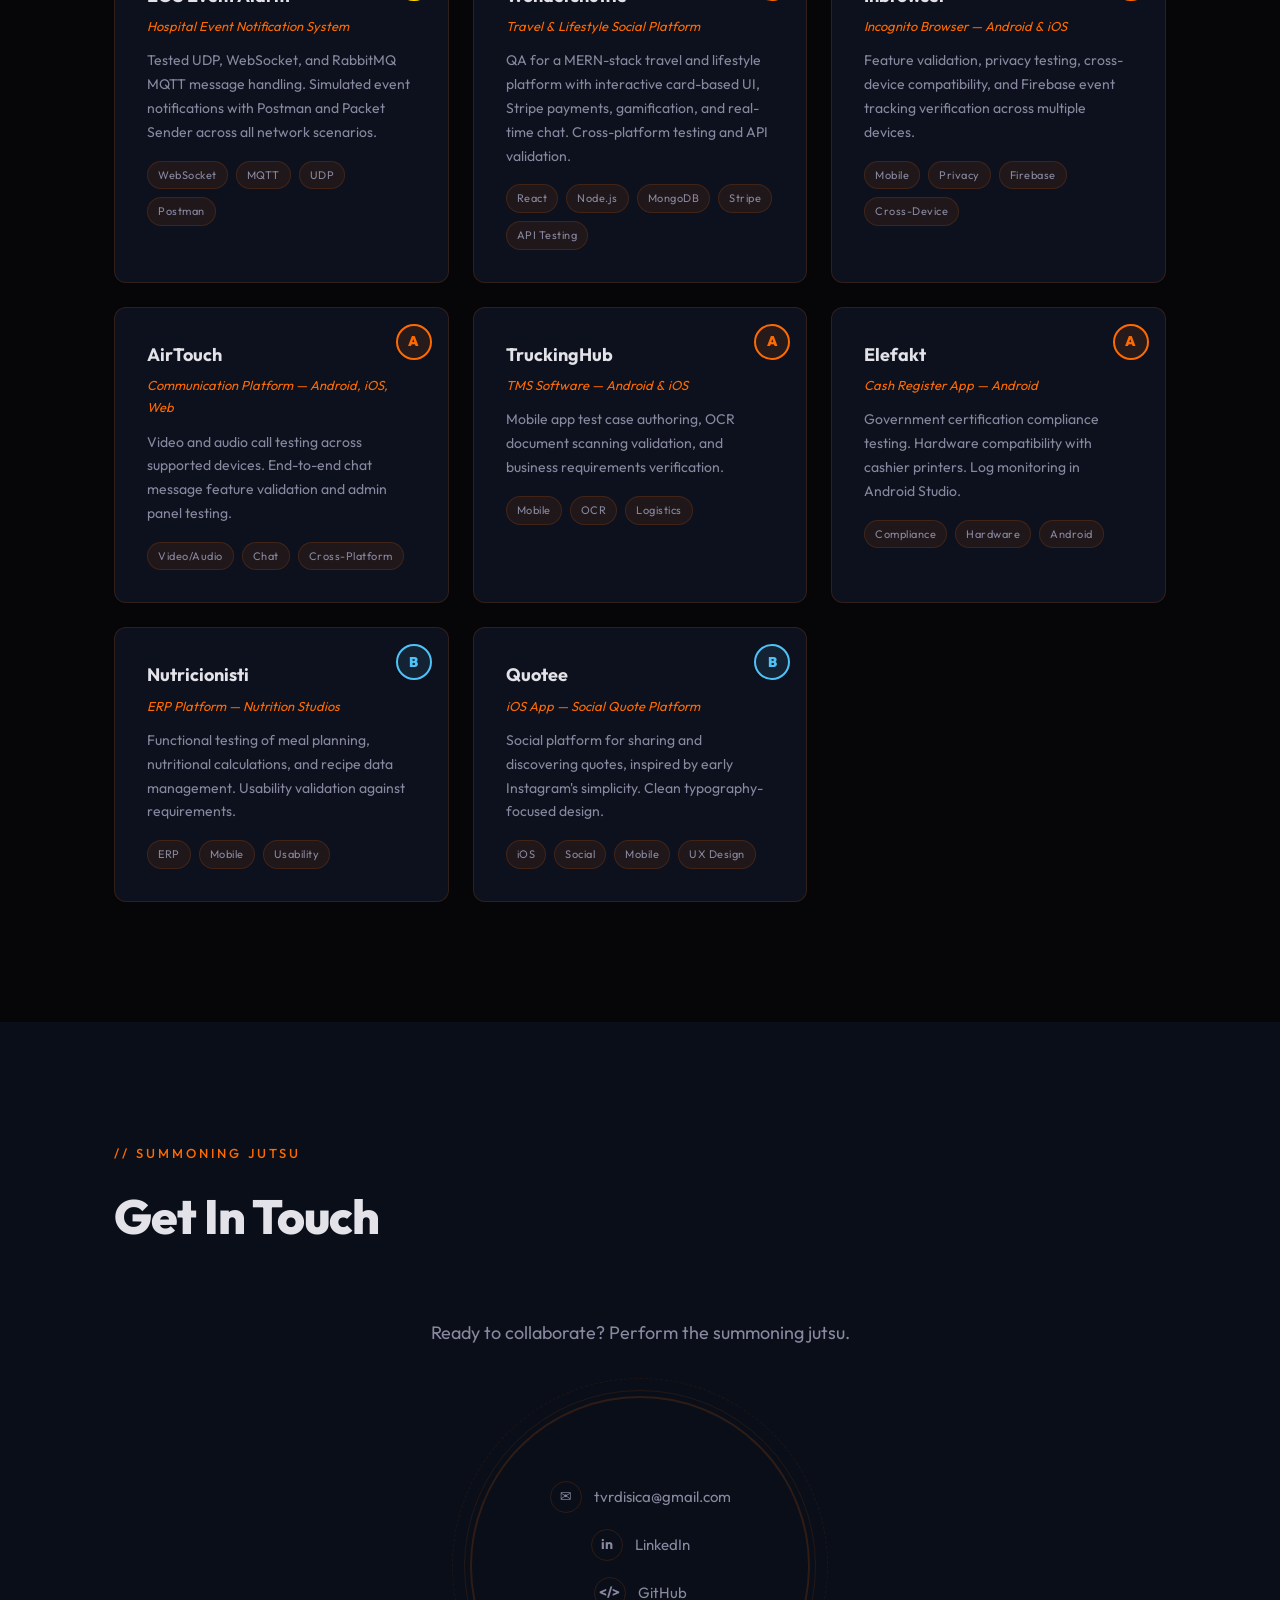
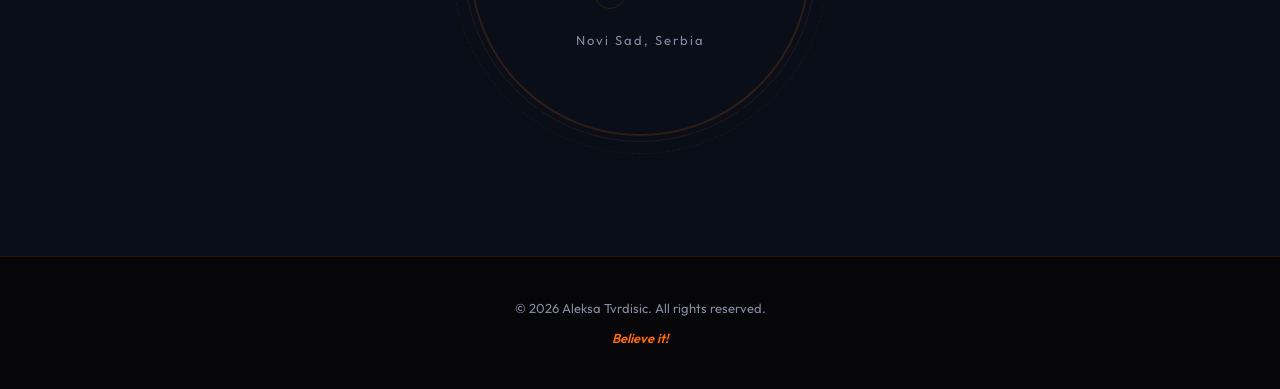
==== commit 529335f1: "Fix timeline badge overflow, normalize LinkedIn URLs, add resume filename - Increase timeline badges" ====
--- a/src/index.html
+++ b/src/index.html
@@ -19,7 +19,7 @@
     "name": "Aleksa Tvrdisic",
     "jobTitle": "QA Engineer",
     "description": "QA Engineer specializing in AI-powered Quality Engineering with 19+ specialized agents in production",
-    "sameAs": ["https://linkedin.com/in/aleksa-tvrdisic/", "https://github.com/tebrex1995"],
+    "sameAs": ["https://www.linkedin.com/in/aleksa-tvrdisic/", "https://github.com/tebrex1995"],
     "knowsAbout": ["Quality Assurance", "Test Automation", "AI-Powered Testing", "Playwright", "Python", "TypeScript", "Multi-Agent Systems", "Claude Code", "Agent Orchestration", "Prompt Engineering", "API Testing", "Postman", "k6", "Performance Testing", "Cypress"],
     "hasCredential": [
       {"@type": "EducationalOccupationalCredential", "name": "ISTQB CTFL", "credentialCategory": "certification"},
@@ -81,7 +81,7 @@
       <div class="hero-cta reveal" data-delay="800">
         <a href="#projects" class="btn btn-primary">View Missions</a>
         <a href="#contact" class="btn btn-outline">Summon Me</a>
-        <a href="assets/resume.pdf" download class="btn btn-outline btn-resume">&#8681; Resume</a>
+        <a href="assets/resume.pdf" download="Aleksa_Tvrdisic_QA_Engineer_Resume.pdf" class="btn btn-outline btn-resume">&#8681; Resume</a>
       </div>
     </div>
     <div class="scroll-indicator">
@@ -119,7 +119,7 @@
                 <li><strong>Claude Code in Action</strong> &mdash; Anthropic, Feb 2026</li>
                 <li><strong>AI Fluency</strong> &mdash; Anthropic, Jan 2026</li>
               </ul>
-              <p class="about-more">Plus 5 additional certifications &mdash; <a href="https://linkedin.com/in/aleksa-tvrdisic/" target="_blank" rel="noopener">see full list on LinkedIn</a></p>
+              <p class="about-more">Plus 5 additional certifications &mdash; <a href="https://www.linkedin.com/in/aleksa-tvrdisic/" target="_blank" rel="noopener">see full list on LinkedIn</a></p>
             </div>
           </div>
           <p class="about-personal">Beyond code, I defend green spaces in my city as coordinator of the Urbanism and Environmental Protection group.</p>
@@ -413,7 +413,7 @@
               <span class="contact-icon">&#9993;</span>
               <span>tvrdisica@gmail.com</span>
             </a>
-            <a href="https://linkedin.com/in/aleksa-tvrdisic/" target="_blank" rel="noopener" class="contact-link">
+            <a href="https://www.linkedin.com/in/aleksa-tvrdisic/" target="_blank" rel="noopener" class="contact-link">
               <span class="contact-icon">in</span>
               <span>LinkedIn</span>
             </a>
--- a/src/css/style.css
+++ b/src/css/style.css
@@ -244,19 +244,19 @@
 }
 
 /* ========== EXPERIENCE / TIMELINE ========== */
-.timeline { position: relative; padding-left: 40px; }
+.timeline { position: relative; padding-left: 56px; }
 .timeline::before {
-  content: ''; position: absolute; left: 15px; top: 0; bottom: 0;
+  content: ''; position: absolute; left: 22px; top: 0; bottom: 0;
   width: 2px; background: linear-gradient(to bottom, var(--orange), var(--card-border));
   z-index: 0;
 }
 .timeline-item { position: relative; margin-bottom: 48px; }
 .timeline-item:last-child { margin-bottom: 0; }
 .timeline-badge {
-  position: absolute; left: -40px; top: 0;
-  width: 32px; height: 32px; border-radius: 50%;
+  position: absolute; left: -57px; top: 0;
+  width: 46px; height: 46px; border-radius: 50%;
   display: flex; align-items: center; justify-content: center;
-  font-size: 8px; font-weight: 800; letter-spacing: 1px; text-transform: uppercase;
+  font-size: 7px; font-weight: 800; letter-spacing: 0.5px; text-transform: uppercase;
   border: 2px solid; z-index: 2;
   box-shadow: 0 0 0 4px var(--bg);
 }
@@ -349,7 +349,8 @@
 }
 .mission-featured:hover { border-color: rgba(255, 215, 0, 0.4); box-shadow: 0 16px 48px rgba(255, 215, 0, 0.08); }
 .mission-featured-header { display: flex; justify-content: space-between; align-items: flex-start; flex-wrap: wrap; gap: 16px; margin-bottom: 12px; }
-.mission-featured h3 { font-size: 24px; padding-right: 50px; }
+.mission-featured h3 { font-size: 24px; padding-right: 0; }
+.mission-featured .mission-rank { position: static; display: inline-flex; margin-bottom: 16px; }
 .mission-metrics { display: flex; flex-wrap: wrap; gap: 8px; }
 .metric-pill {
   font-size: 12px; padding: 4px 12px; font-weight: 600;
@@ -527,13 +528,90 @@
   background: rgba(255, 215, 0, 0.08); margin-bottom: 16px;
 }
 
-/* Blog responsive */
-@media (max-width: 768px) {
-  .blog-hero { padding: 120px 0 60px; }
-  .article-card { padding: 28px 20px; }
-  .article-stats { grid-template-columns: 1fr; }
-  .article-footer { flex-direction: column; align-items: flex-start; }
-}
+/* Chronicle cards */
+.chronicle-card {
+  display: grid; grid-template-columns: 60px 1fr; gap: 24px;
+  background: var(--card); border: 1px solid var(--card-border);
+  border-radius: var(--radius); padding: 36px; margin-bottom: 32px;
+  text-decoration: none; color: inherit; cursor: pointer;
+  transition: var(--transition); position: relative; overflow: hidden;
+}
+.chronicle-card::before {
+  content: ''; position: absolute; top: 0; left: 0; bottom: 0; width: 3px;
+  background: var(--orange); transform: scaleY(0); transform-origin: top;
+  transition: transform 0.5s;
+}
+.chronicle-card:hover::before { transform: scaleY(1); }
+.chronicle-card:hover { transform: translateY(-4px); border-color: rgba(255, 106, 0, 0.3); box-shadow: 0 16px 48px rgba(0,0,0,0.3); }
+
+.chronicle-featured { border-color: rgba(255, 215, 0, 0.2); background: linear-gradient(135deg, rgba(15, 20, 35, 0.9), rgba(255, 215, 0, 0.03)); }
+.chronicle-featured::before { background: var(--gold); }
+.chronicle-featured:hover { border-color: rgba(255, 215, 0, 0.4); box-shadow: 0 16px 48px rgba(255, 215, 0, 0.08); }
+
+.chronicle-number {
+  font-size: 36px; font-weight: 900; color: rgba(255, 106, 0, 0.15);
+  font-family: 'Outfit', serif; line-height: 1; padding-top: 4px;
+}
+.chronicle-featured .chronicle-number { color: rgba(255, 215, 0, 0.2); }
+
+.chronicle-header { display: flex; align-items: center; gap: 12px; margin-bottom: 12px; }
+.chronicle-rank {
+  width: 32px; height: 32px; border-radius: 50%;
+  display: inline-flex; align-items: center; justify-content: center;
+  font-size: 11px; font-weight: 900; border: 2px solid;
+}
+.chronicle-read-time {
+  font-size: 12px; letter-spacing: 1px; text-transform: uppercase;
+  color: var(--text-dim); padding: 2px 10px;
+  border: 1px solid var(--card-border); border-radius: 20px;
+}
+
+.chronicle-content h3 { font-size: 22px; font-weight: 800; color: var(--text); margin-bottom: 6px; line-height: 1.3; }
+.chronicle-subtitle { font-size: 14px; color: var(--orange); font-style: italic; margin-bottom: 16px; }
+.chronicle-excerpt { font-size: 15px; color: var(--text-dim); line-height: 1.7; margin-bottom: 20px; }
+.chronicle-excerpt em { color: var(--orange-light); }
+
+.chronicle-stats {
+  display: flex; flex-wrap: wrap; gap: 8px; margin-bottom: 16px;
+}
+.chronicle-stats span {
+  font-size: 12px; padding: 4px 12px; font-weight: 600;
+  background: rgba(255, 215, 0, 0.08); border: 1px solid rgba(255, 215, 0, 0.2);
+  border-radius: 20px; color: var(--gold);
+}
+
+.chronicle-cta { margin-top: 16px; }
+.chronicle-date {
+  position: absolute; top: 16px; right: 20px;
+  font-size: 11px; letter-spacing: 2px; text-transform: uppercase;
+  color: var(--text-dim);
+}
+
+/* Blog card links */
+a.blog-card-link { text-decoration: none; color: inherit; }
+
+/* Article page overrides */
+.article-page-header { text-align: center; }
+.article-page-meta { justify-content: center; }
+.article-page-wrapper { border: none; background: none; padding: 0; }
+.article-page-header .mission-rank { position: relative; display: inline-flex; top: auto; right: auto; margin-bottom: 16px; }
+.article-footer-links { display: flex; gap: 12px; flex-wrap: wrap; }
+
+/* Evolution table */
+.evolution-table { width: 100%; border-collapse: collapse; font-size: 14px; min-width: 700px; }
+.evolution-table th { text-align: left; padding: 12px 16px; color: var(--orange); font-weight: 700; letter-spacing: 1px; text-transform: uppercase; font-size: 12px; }
+.evolution-table th:not(:first-child) { text-align: center; color: var(--text-dim); font-weight: 600; text-transform: none; letter-spacing: 0; font-size: 14px; }
+.evolution-table th:last-child { color: var(--gold); }
+.evolution-table td { padding: 10px 16px; color: var(--text-dim); text-align: center; }
+.evolution-table td:first-child { color: var(--text); font-weight: 500; text-align: left; }
+.evolution-table tr { border-bottom: 1px solid var(--card-border); }
+.evolution-table thead tr { border-bottom-width: 2px; }
+.evolution-table tr:last-child { border-bottom: none; }
+.evolution-table .cell-gold { color: var(--gold); }
+.evolution-table .cell-green { color: var(--green); }
+.evolution-table .cell-red { color: var(--red); }
+.evolution-table .cell-orange { color: var(--orange); }
+.evolution-table-wrapper { overflow-x: auto; margin: 24px 0; }
 
 /* ========== FOCUS ========== */
 :focus-visible { outline: 2px solid var(--orange); outline-offset: 2px; }
@@ -572,17 +650,18 @@
 /* ========== RESPONSIVE ========== */
 @media (max-width: 768px) {
   #navbar { padding: 14px 20px; }
+  .nav-toggle { display: flex; z-index: 1001; margin-right: 4px; }
   .nav-links {
     position: fixed; top: 0; right: -100%; width: 70%; height: 100vh;
     background: var(--bg); flex-direction: column; justify-content: center; align-items: center;
     gap: 32px; transition: right 0.4s; padding: 40px;
   }
   .nav-links.open { right: 0; }
-  .nav-toggle { display: flex; z-index: 1001; }
   .nav-toggle.active span:nth-child(1) { transform: rotate(45deg) translate(5px, 5px); }
   .nav-toggle.active span:nth-child(2) { opacity: 0; }
   .nav-toggle.active span:nth-child(3) { transform: rotate(-45deg) translate(5px, -5px); }
   .section { padding: 80px 0; }
+  .container { padding: 0 20px; }
   .about-grid { grid-template-columns: 1fr; gap: 40px; }
   .ai-journey-grid { grid-template-columns: 1fr; gap: 40px; }
   .jutsu-grid { grid-template-columns: 1fr; }
@@ -590,18 +669,42 @@
   .mission-featured-header { flex-direction: column; }
   .mission-featured h3 { font-size: 20px; }
   .summoning-circle { width: 280px; height: 280px; }
-  .timeline { padding-left: 32px; }
-  .timeline-badge { left: -32px; width: 28px; height: 28px; font-size: 7px; }
+  /* Timeline: hide the line, make badges inline */
+  .timeline { padding-left: 0; }
+  .timeline::before { display: none; }
+  .timeline-badge {
+    position: static; width: auto; height: auto; border-radius: 20px;
+    padding: 4px 12px; font-size: 9px; margin-bottom: 12px;
+    display: inline-flex; box-shadow: none;
+  }
+  .timeline-card { margin-left: 0; }
   .ai-metrics { grid-template-columns: 1fr 1fr; }
   .mentor-quote { padding: 16px 20px; }
+  /* Blog responsive */
+  .blog-hero { padding: 120px 0 60px; }
+  .article-card { padding: 28px 20px; }
+  .article-stats { grid-template-columns: 1fr; }
+  .article-footer { flex-direction: column; align-items: flex-start; }
+  .chronicle-card { grid-template-columns: 40px 1fr; padding: 24px; gap: 16px; }
+  .chronicle-number { font-size: 28px; }
+  .chronicle-content h3 { font-size: 18px; }
+  .chronicle-stats { gap: 6px; }
+  .chronicle-date { position: static; margin-top: 12px; text-align: right; }
 }
 @media (max-width: 480px) {
   .hero-name { font-size: 40px; }
   .hero-cta { flex-direction: column; align-items: center; }
   .btn { width: 100%; text-align: center; }
+  .scroll-indicator { bottom: 16px; }
   .stat-card { padding: 20px; }
   .stat-number { font-size: 28px; }
   .ai-metrics { grid-template-columns: 1fr; }
   .ai-stat-number { font-size: 28px; }
   .mission-metrics { justify-content: flex-start; }
-}
+  .section-header h2 { font-size: 28px; }
+  .chronicle-card { grid-template-columns: 1fr; padding: 24px; }
+  .chronicle-number { display: none; }
+  .chronicle-cta { text-align: center; }
+  .chronicle-cta .btn { width: 100%; }
+  .chronicle-date { position: static; margin-top: 16px; text-align: center; }
+}
